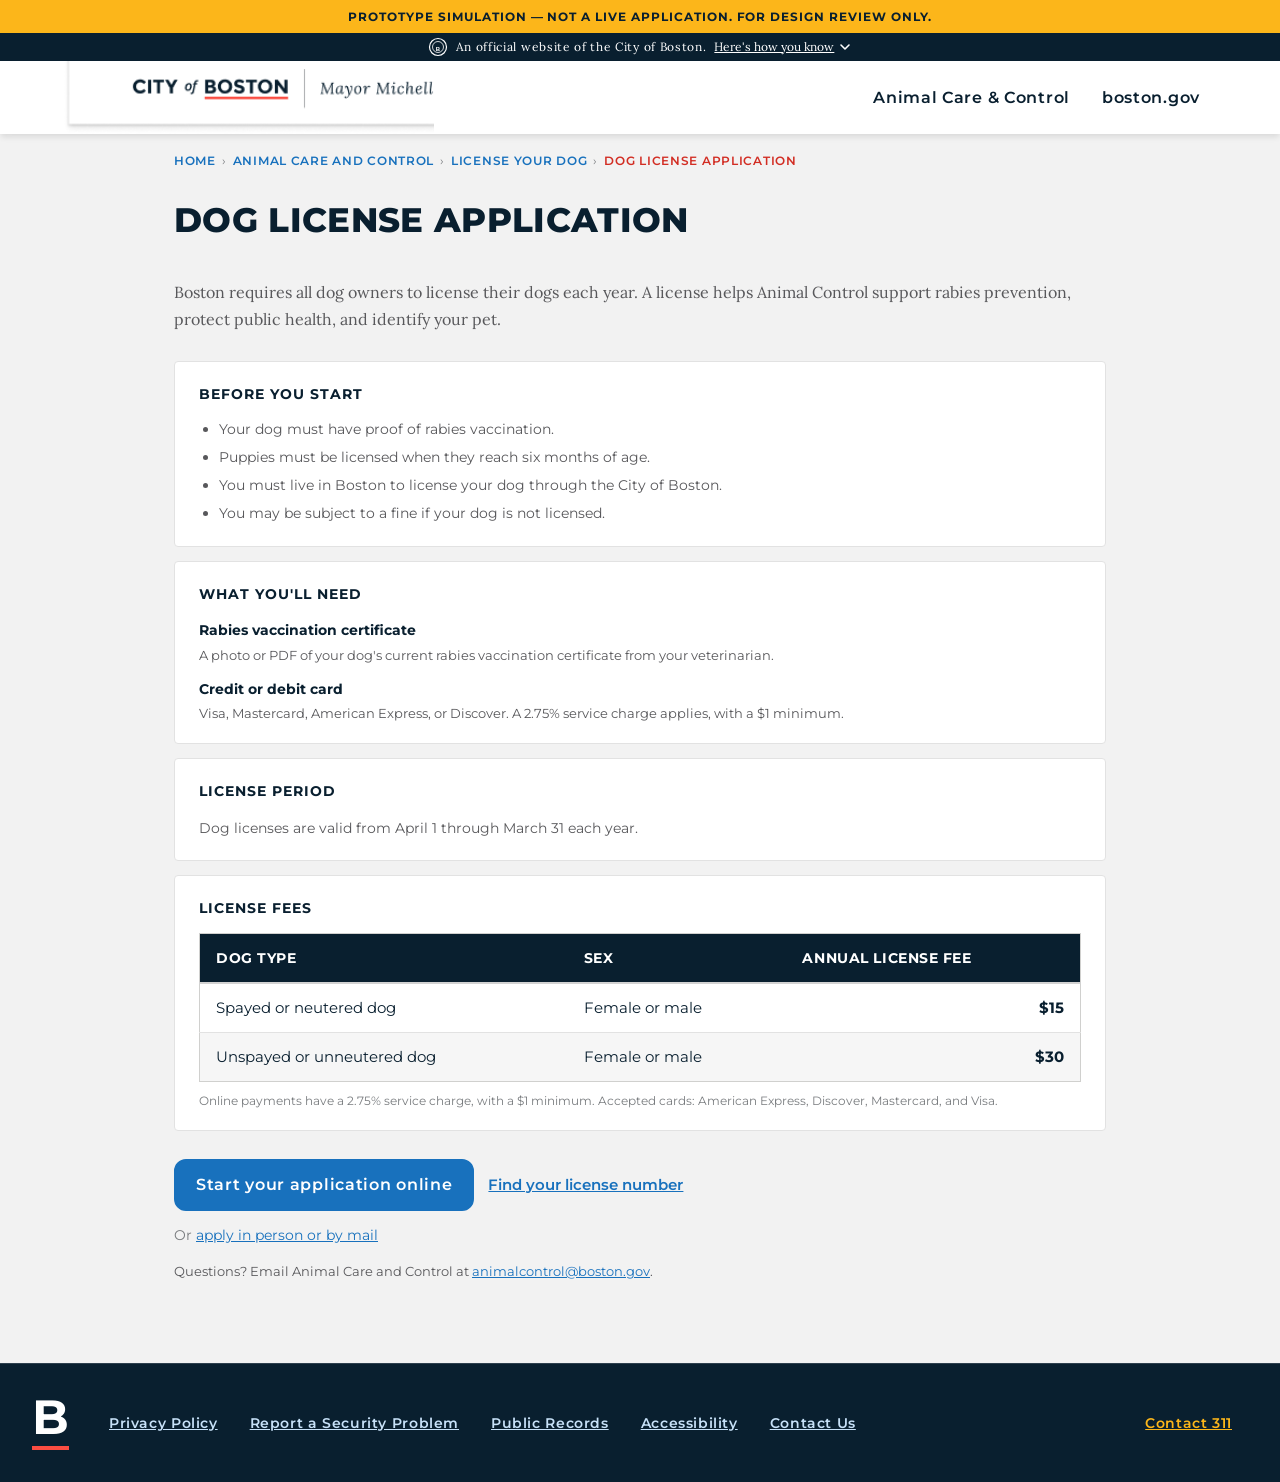
==== application-prototype/index.html @ 0c39ecea "init: add dog license prototype and GitHub Pages deploy workflow" ====
<!DOCTYPE html>
<html lang="en">
<head>
  <meta charset="UTF-8">
  <meta name="viewport" content="width=device-width, initial-scale=1.0">
  <title>Dog License Application | Boston.gov</title>
  <link rel="preconnect" href="https://fonts.googleapis.com">
  <link rel="preconnect" href="https://fonts.gstatic.com" crossorigin>
  <link href="https://fonts.googleapis.com/css2?family=Lora:ital,wght@0,400;0,700;1,400&family=Montserrat:wght@400;500;600;700;800&display=swap" rel="stylesheet">
  <link rel="stylesheet" href="../styles.css">
  <style>
    /* ── Layout shell ── */
    .app-outer { background:var(--cob-off-white); min-height:60vh; }
    .app-container { max-width:1060px; margin:0 auto; padding:0 var(--hero-pad,40px) 80px; }
    @media(max-width:1023px){.app-container{padding:0 var(--sp-400,24px) 60px;}}
    @media(max-width:767px) {.app-container{padding:0 16px 48px;}}

    .app-breadcrumb { padding:16px 0 20px; }
    .app-breadcrumb ol { display:flex;flex-wrap:wrap;align-items:center;list-style:none;font-family:var(--font-ui);font-size:12px;font-weight:600;text-transform:uppercase;letter-spacing:.06em; }
    .app-breadcrumb li+li::before { content:"›";padding:0 6px;color:#797c7f;font-weight:400; }
    .app-breadcrumb a { color:var(--cob-theme);text-decoration:none; }
    .app-breadcrumb a:hover { text-decoration:underline; }
    .app-breadcrumb [aria-current="page"] { color:var(--cob-freedom-red); }

    .app-page-title { font-family:var(--font-ui);font-weight:800;font-size:clamp(22px,3.2vw,34px);text-transform:uppercase;color:var(--cob-navy);letter-spacing:.01em;margin-bottom:28px; }

    /* ── Form layout ── */
    .app-layout { display:grid;grid-template-columns:210px 1fr;gap:48px;align-items:start; }
    @media(max-width:767px){.app-layout{grid-template-columns:1fr;gap:20px;}}
    .app-layout.full-width-mode { grid-template-columns:1fr; }
    .app-layout.full-width-mode .step-nav { display:none; }

    /* ── Step nav ── */
    .step-nav { position:sticky;top:24px; }
    @media(max-width:767px){.step-nav{position:static;}}
    .step-nav ol { list-style:none;padding:0;margin:0; }
    .step-nav li { display:flex;align-items:flex-start;gap:12px;min-height:56px; }
    .step-nav__track { display:flex;flex-direction:column;align-items:center;flex-shrink:0;width:32px; }
    .step-nav__circle { width:32px;height:32px;border-radius:50%;border:2px solid #d2d2d2;display:flex;align-items:center;justify-content:center;font-family:var(--font-ui);font-weight:700;font-size:13px;color:#797c7f;flex-shrink:0;transition:all .2s; }
    .step-nav li.step--active .step-nav__circle { background:var(--cob-theme);border-color:var(--cob-theme);color:white; }
    .step-nav li.step--done  .step-nav__circle { background:var(--cob-navy);border-color:var(--cob-navy);color:white; }
    .step-nav__connector { width:2px;flex:1;min-height:14px;background:#d2d2d2;margin-top:4px; }
    .step-nav li.step--done .step-nav__connector { background:var(--cob-navy); }
    .step-nav li:last-child .step-nav__connector { display:none; }
    .step-nav__label { font-family:var(--font-ui);font-size:13px;font-weight:600;line-height:1.4;color:#797c7f;padding-top:6px; }
    .step-nav li.step--active .step-nav__label,
    .step-nav li.step--done  .step-nav__label { color:var(--cob-navy);font-weight:700; }
    @media(max-width:767px){
      .step-nav ol{display:flex;flex-wrap:wrap;gap:6px;}
      .step-nav li{flex-direction:column;align-items:center;gap:4px;min-height:auto;padding:6px 10px;background:white;border-radius:4px;border:1px solid #d2d2d2;flex:1;min-width:72px;}
      .step-nav li.step--active{border-color:var(--cob-theme);}
      .step-nav__track{width:auto;}
      .step-nav__connector{display:none!important;}
      .step-nav__label{padding-top:0;text-align:center;font-size:11px;}
    }

    /* ── Views ── */
    .app-view { display:none; }
    .app-view.is-active { display:block; }
    .view-heading { font-family:var(--font-ui);font-weight:700;font-size:20px;color:var(--cob-navy);margin-bottom:4px; }
    .view-subhead { font-family:var(--font-body);font-size:15px;line-height:1.65;color:#58585b;margin-bottom:24px; }

    /* ── Landing page ── */
    .landing-intro { font-family:var(--font-body);font-size:16px;line-height:1.7;color:#58585b;margin-bottom:28px; }
    .landing-section { background:white;border:1px solid #e2e2e2;border-radius:4px;padding:20px 24px;margin-bottom:14px; }
    .landing-section__heading { font-family:var(--font-ui);font-weight:700;font-size:14px;text-transform:uppercase;letter-spacing:.07em;color:var(--cob-navy);margin-bottom:12px; }
    .landing-section ul { list-style:disc;padding-left:20px; }
    .landing-section li { font-family:var(--font-ui);font-size:14px;line-height:1.7;color:#58585b; }
    .landing-section li+li { margin-top:4px; }
    .landing-what-item { display:flex;flex-direction:column;gap:2px;margin-bottom:12px; }
    .landing-what-item:last-child { margin-bottom:0; }
    .landing-what-item__label { font-family:var(--font-ui);font-weight:700;font-size:14px;color:var(--cob-navy); }
    .landing-what-item__desc { font-family:var(--font-ui);font-size:13px;color:#58585b;line-height:1.55; }
    .fee-table { width:100%;border-collapse:collapse;font-family:var(--font-ui); }
    .fee-table th { font-size:12px;font-weight:700;text-transform:uppercase;letter-spacing:.06em;color:#58585b;text-align:left;padding:8px 10px;border-bottom:2px solid #d2d2d2; }
    .fee-table td { font-size:14px;padding:10px 10px;border-bottom:1px solid #e2e2e2;color:var(--cob-navy); }
    .fee-table td:last-child { font-weight:700;text-align:right; }
    .fee-table tr:last-child td { border-bottom:none; }
    .fee-note { font-family:var(--font-ui);font-size:12px;color:#797c7f;margin-top:10px;line-height:1.55; }
    .landing-cta-group { display:flex;flex-wrap:wrap;gap:14px;align-items:center;margin:28px 0 12px; }
    .landing-or { font-family:var(--font-ui);font-size:14px;color:#797c7f;margin-bottom:12px; }
    .landing-footer-links { font-family:var(--font-ui);font-size:13px;color:#58585b;line-height:1.8; }
    .landing-footer-links a { color:var(--cob-theme);text-decoration:underline; }

    /* ── Preconditions ── */
    .preconditions { background:#f8f8f8;border:1px solid #e2e2e2;border-left:4px solid var(--cob-navy);border-radius:0 4px 4px 0;padding:16px 20px;margin-bottom:28px; }
    .preconditions__heading { font-family:var(--font-ui);font-weight:700;font-size:13px;text-transform:uppercase;letter-spacing:.07em;color:var(--cob-navy);margin-bottom:8px; }
    .preconditions__intro { font-family:var(--font-ui);font-size:13px;color:#58585b;margin-bottom:8px; }
    .preconditions ul { list-style:disc;padding-left:20px; }
    .preconditions li { font-family:var(--font-ui);font-size:13px;line-height:1.6;color:#58585b; }

    /* ── Validation ── */
    .validation-summary { background:#fef2f2;border:1px solid #fca5a5;border-left:4px solid var(--cob-freedom-red);border-radius:0 4px 4px 0;padding:12px 16px;margin-bottom:20px;display:none; }
    .validation-summary.is-visible { display:block; }
    .validation-summary p { font-family:var(--font-ui);font-size:13px;font-weight:600;color:var(--cob-freedom-red); }

    /* ── Fields ── */
    .field-group { margin-bottom:28px; }
    .field-group__heading { font-family:var(--font-ui);font-weight:700;font-size:13px;text-transform:uppercase;letter-spacing:.07em;color:var(--cob-navy);margin-bottom:14px;padding-bottom:8px;border-bottom:1px solid #d2d2d2; }
    .field-group__note { font-family:var(--font-ui);font-size:12px;color:#797c7f;margin-bottom:14px; }
    .field-row { display:grid;gap:14px;margin-bottom:14px; }
    .field-row--1 { grid-template-columns:1fr; }
    .field-row--2 { grid-template-columns:1fr 1fr; }
    @media(max-width:560px){.field-row--2{grid-template-columns:1fr;}}
    .field { display:flex;flex-direction:column;gap:5px; }
    .field label { font-family:var(--font-ui);font-weight:700;font-size:13px;line-height:1.4;color:var(--cob-navy);letter-spacing:.03em; }
    .field .req { color:var(--cob-freedom-red);margin-left:2px; }
    .field input,.field select,.field textarea { font-family:var(--font-ui);font-size:15px;color:var(--cob-navy);background:white;border:1px solid #d2d2d2;border-radius:4px;padding:10px 12px;width:100%;transition:border-color .15s,box-shadow .15s;appearance:none; }
    .field input:focus,.field select:focus,.field textarea:focus { outline:none;border-color:var(--cob-theme);box-shadow:0 0 0 3px rgba(24,113,189,.15); }
    .field select { background-image:url("data:image/svg+xml,%3Csvg xmlns='http://www.w3.org/2000/svg' width='12' height='8'%3E%3Cpath d='M1 1l5 5 5-5' stroke='%23797c7f' stroke-width='1.5' fill='none' stroke-linecap='round' stroke-linejoin='round'/%3E%3C/svg%3E");background-repeat:no-repeat;background-position:right 12px center;padding-right:32px; }
    .field textarea { min-height:80px;resize:vertical; }
    .field input[aria-invalid="true"],.field select[aria-invalid="true"] { border-color:var(--cob-freedom-red); }
    .field-error { font-family:var(--font-ui);font-size:12px;color:var(--cob-freedom-red);font-weight:600;display:none; }
    .field-error.is-visible { display:block; }

    /* ── Radio options ── */
    .radio-group { display:flex;flex-direction:column;gap:8px; }
    .radio-option { display:flex;align-items:center;gap:10px;padding:10px 14px;border:1px solid #d2d2d2;border-radius:4px;cursor:pointer;background:white;transition:border-color .15s,background .15s; }
    .radio-option:has(input:checked) { border-color:var(--cob-theme);background:#f0f7ff; }
    .radio-option input[type="radio"] { width:18px;height:18px;flex-shrink:0;accent-color:var(--cob-theme);cursor:pointer; }
    .radio-option__label { font-family:var(--font-ui);font-size:14px;font-weight:600;color:var(--cob-navy);flex:1; }
    .radio-option__fee { font-family:var(--font-ui);font-size:13px;font-weight:700;color:var(--cob-theme); }
    .radio-option__desc { font-family:var(--font-ui);font-size:13px;color:#58585b;margin-top:3px;font-weight:400; }

    /* ── File upload ── */
    .file-upload { border:2px dashed #d2d2d2;border-radius:4px;padding:14px 16px;background:#f8f8f8; }
    .file-upload+.file-upload { margin-top:12px; }
    .file-upload__label { font-family:var(--font-ui);font-weight:700;font-size:13px;color:var(--cob-navy);letter-spacing:.03em;display:block;margin-bottom:4px; }
    .file-upload__req { color:var(--cob-freedom-red); }
    .file-upload__desc { font-family:var(--font-ui);font-size:12px;color:#797c7f;margin-bottom:10px;line-height:1.5; }
    .file-upload__input { font-family:var(--font-ui);font-size:13px;color:var(--cob-navy);width:100%;display:block; }
    .file-upload__chosen { margin-top:6px;font-family:var(--font-ui);font-size:12px;color:var(--cob-theme);font-weight:600;display:none; }
    .file-upload__chosen.is-visible { display:block; }

    /* ── Dogs panel ── */
    .dogs-panel { margin-bottom:24px; }
    .dogs-panel__heading { font-family:var(--font-ui);font-weight:700;font-size:13px;text-transform:uppercase;letter-spacing:.07em;color:var(--cob-navy);margin-bottom:6px; }
    .dogs-panel__desc { font-family:var(--font-ui);font-size:13px;color:#58585b;margin-bottom:12px;line-height:1.5; }
    .dog-counter { font-family:var(--font-ui);font-size:12px;font-weight:700;text-transform:uppercase;letter-spacing:.06em;color:#797c7f;display:block;margin-top:8px; }

    /* ── Dog card (wireframe layout) ── */
    .dog-card { background:white;border:1px solid #e2e2e2;border-radius:4px;padding:14px 16px;margin-bottom:8px; }
    .dog-card--active { border-color:var(--cob-theme);background:white;padding:0; }
    .dog-card--active .dog-form { border:none;border-radius:0;margin:0; }
    .dog-card__main { display:grid;grid-template-columns:1fr auto auto;gap:16px;align-items:start; }
    @media(max-width:600px){.dog-card__main{grid-template-columns:1fr;gap:10px;}}
    .dog-card__name { font-family:var(--font-ui);font-weight:700;font-size:15px;color:var(--cob-navy); }
    .dog-card__method-heading { font-family:var(--font-ui);font-size:11px;font-weight:700;text-transform:uppercase;letter-spacing:.07em;color:#797c7f;margin-bottom:6px; }
    .dog-card__method-radios { display:flex;flex-direction:column;gap:5px; }
    .dog-card__method-label { display:flex;align-items:center;gap:7px;cursor:pointer; }
    .dog-card__method-label input[type="radio"] { width:14px;height:14px;accent-color:var(--cob-theme);flex-shrink:0; }
    .dog-card__method-label span { font-family:var(--font-ui);font-size:13px;color:var(--cob-navy); }
    .dog-card__status-wrap { display:flex;align-items:flex-start;padding-top:2px;min-width:100px;justify-content:flex-end; }
    @media(max-width:600px){.dog-card__status-wrap{justify-content:flex-start;}}
    .dog-card__status { font-family:var(--font-ui);font-size:12px;font-weight:700;white-space:nowrap; }
    .dog-card__status--needed { color:#797c7f; }
    .dog-card__status--done { color:#2e7d32; }
    .dog-card__actions { display:flex;gap:10px;align-items:center;margin-top:10px;padding-top:10px;border-top:1px solid #e2e2e2; }

    /* Buttons */
    .btn-link { font-family:var(--font-ui);font-size:13px;font-weight:600;color:var(--cob-theme);text-decoration:underline;background:none;border:none;cursor:pointer;padding:2px 4px; }
    .btn-link:hover { color:var(--cob-navy); }
    .btn-link--danger { color:var(--cob-freedom-red); }
    .btn-link--danger:hover { color:#8b1f1b; }

    /* ── Dog form (expanded) ── */
    .dog-form { background:white;border:1px solid #e2e2e2;border-radius:4px;padding:0 22px 22px;margin-bottom:16px; }
    .dog-form__header { display:flex;align-items:center;justify-content:space-between;margin:0 -22px 18px;padding:16px 22px 12px;border-bottom:1px solid #d2d2d2;border-radius:4px 4px 0 0;position:sticky;top:0;background:white;z-index:10; }
    .dog-form__title { font-family:var(--font-ui);font-weight:700;font-size:15px;color:var(--cob-navy); }
    .dog-form__section-head { font-family:var(--font-ui);font-weight:700;font-size:12px;text-transform:uppercase;letter-spacing:.07em;color:var(--cob-navy);margin:20px 0 10px;padding-bottom:6px;border-bottom:1px solid #e2e2e2; }
    .dog-form__section-note { font-family:var(--font-ui);font-size:12px;color:#58585b;margin-bottom:10px;line-height:1.5; }
    .dog-form-actions { display:flex;gap:12px;margin-top:20px;padding-top:16px;border-top:1px solid #d2d2d2;flex-wrap:wrap; }

    .btn-done-dog { background:var(--cob-navy);color:white;border:2px solid var(--cob-navy);border-radius:12px;padding:9px 18px;font-family:var(--font-ui);font-weight:600;font-size:14px;cursor:pointer;transition:background .15s; }
    .btn-done-dog:hover { background:#06131e; }
    .btn-add-dog { background:transparent;color:var(--cob-theme);border:2px solid var(--cob-theme);border-radius:12px;padding:9px 18px;font-family:var(--font-ui);font-weight:600;font-size:14px;cursor:pointer;transition:background .15s,color .15s;display:inline-flex;align-items:center;gap:6px; }
    .btn-add-dog:hover { background:var(--cob-theme);color:white; }
    .btn-add-dog:disabled { opacity:.4;cursor:not-allowed; }

    .step-buttons { display:flex;justify-content:space-between;align-items:center;margin-top:32px;padding-top:24px;border-top:1px solid #d2d2d2;gap:12px; }
    .btn-back { display:inline-flex;align-items:center;gap:6px;background:transparent;color:var(--cob-navy);border:2px solid #d2d2d2;border-radius:12px;padding:11px 20px;font-family:var(--font-ui);font-weight:600;font-size:15px;cursor:pointer;text-decoration:none;transition:border-color .15s,background .15s; }
    .btn-back:hover { border-color:var(--cob-navy);background:#f8f8f8; }

    /* ── Review ── */
    .review-block { background:white;border:1px solid #e2e2e2;border-radius:4px;padding:18px 22px;margin-bottom:14px; }
    .review-block__header { display:flex;align-items:center;justify-content:space-between;margin-bottom:14px;padding-bottom:10px;border-bottom:1px solid #e2e2e2; }
    .review-block__title { font-family:var(--font-ui);font-weight:700;font-size:14px;color:var(--cob-navy);text-transform:uppercase;letter-spacing:.06em; }
    .review-dl { display:flex;flex-direction:column;gap:8px; }
    .review-dl__row { display:grid;grid-template-columns:150px 1fr;gap:8px; }
    @media(max-width:480px){.review-dl__row{grid-template-columns:1fr;gap:2px;}}
    .review-dl__row dt { font-family:var(--font-ui);font-size:12px;font-weight:700;text-transform:uppercase;letter-spacing:.06em;color:#797c7f;padding-top:1px; }
    .review-dl__row dd { font-family:var(--font-body);font-size:15px;line-height:1.55;color:var(--cob-navy); }
    .review-fee-table { width:100%;border-collapse:collapse;font-family:var(--font-ui); }
    .review-fee-table td { padding:8px 10px;font-size:14px;border-top:1px solid #e2e2e2; }
    .review-fee-table td:last-child { text-align:right;color:var(--cob-navy);font-weight:600; }
    .review-fee-table td:first-child { color:#58585b; }
    .review-fee-table .total-row td { font-weight:700;font-size:15px;color:var(--cob-navy);border-top:2px solid var(--cob-navy); }
    .review-fee-note { font-family:var(--font-ui);font-size:12px;color:#797c7f;margin-top:10px;line-height:1.5; }
    .review-payment-note { font-family:var(--font-ui);font-size:13px;font-style:italic;color:#58585b;margin-top:14px; }

    /* ── Invoice Cloud placeholder ── */
    .ic-proto-banner { display:flex;align-items:center;gap:10px;background:var(--cob-amber);color:var(--cob-navy);padding:10px 16px;border-radius:4px;margin-bottom:20px;font-family:var(--font-ui);font-size:12px;font-weight:700;text-transform:uppercase;letter-spacing:.07em; }
    .ic-placeholder { border:2px dashed #d2d2d2;border-radius:4px;background:white;min-height:280px;display:flex;flex-direction:column;align-items:center;justify-content:center;padding:40px 28px;text-align:center;gap:14px; }
    .ic-placeholder__icon { font-size:44px;opacity:.2; }
    .ic-placeholder__name { font-family:var(--font-ui);font-weight:700;font-size:20px;color:#797c7f; }
    .ic-placeholder__body { font-family:var(--font-body);font-size:15px;line-height:1.65;color:#797c7f;max-width:400px; }
    .ic-placeholder__fee { font-family:var(--font-ui);font-weight:700;font-size:15px;color:var(--cob-navy); }
    .open-question { margin-top:20px;background:#fff8e6;border:1px solid var(--cob-amber);border-radius:4px;padding:14px 18px; }
    .open-question__head { font-family:var(--font-ui);font-weight:700;font-size:11px;text-transform:uppercase;letter-spacing:.09em;color:#7a5000;margin-bottom:6px; }
    .open-question p { font-family:var(--font-ui);font-size:13px;line-height:1.6;color:#5a3c00; }

    /* ── Modals ── */
    .modal-overlay { position:fixed;inset:0;background:rgba(9,31,47,.55);display:flex;align-items:center;justify-content:center;z-index:200;padding:16px; }
    .modal-overlay[hidden] { display:none; }
    .modal { background:white;border-radius:8px;padding:32px;max-width:420px;width:100%;box-shadow:0 20px 40px rgba(9,31,47,.3); }
    .modal__title { font-family:var(--font-ui);font-weight:800;font-size:19px;color:var(--cob-navy);margin-bottom:12px;line-height:1.3; }
    .modal__body { font-family:var(--font-body);font-size:15px;line-height:1.65;color:#58585b;margin-bottom:24px; }
    .modal__actions { display:flex;flex-direction:column;gap:10px; }
    .btn-modal-primary { display:block;width:100%;background:var(--cob-theme);color:white;border:2px solid var(--cob-theme);border-radius:12px;padding:12px 20px;font-family:var(--font-ui);font-weight:600;font-size:15px;cursor:pointer;text-align:center;transition:background .15s; }
    .btn-modal-primary:hover { background:#135fa3;border-color:#135fa3; }
    .btn-modal-danger { display:block;width:100%;background:transparent;color:var(--cob-freedom-red);border:2px solid var(--cob-freedom-red);border-radius:12px;padding:12px 20px;font-family:var(--font-ui);font-weight:600;font-size:15px;cursor:pointer;text-align:center;transition:background .15s,color .15s; }
    .btn-modal-danger:hover { background:var(--cob-freedom-red);color:white; }
    .btn-modal-secondary { display:block;width:100%;background:transparent;color:var(--cob-navy);border:2px solid #d2d2d2;border-radius:12px;padding:12px 20px;font-family:var(--font-ui);font-weight:600;font-size:15px;cursor:pointer;text-align:center;transition:border-color .15s,background .15s; }
    .btn-modal-secondary:hover { border-color:var(--cob-navy);background:#f8f8f8; }

    /* ── Lookup ── */
    .lookup-method-card { background:white;border:1px solid #e2e2e2;border-radius:4px;padding:20px 22px;margin-bottom:20px; }
    .lookup-form-card { background:white;border:1px solid #e2e2e2;border-radius:4px;padding:24px;margin-bottom:20px; }
    .lookup-form-card__heading { font-family:var(--font-ui);font-weight:700;font-size:13px;text-transform:uppercase;letter-spacing:.07em;color:var(--cob-navy);margin-bottom:14px;padding-bottom:8px;border-bottom:1px solid #d2d2d2; }
    .btn-search { background:var(--cob-theme);color:white;border:2px solid var(--cob-theme);border-radius:12px;padding:11px 28px;font-family:var(--font-ui);font-weight:600;font-size:15px;cursor:pointer;transition:background .15s; }
    .btn-search:hover { background:#135fa3; }
    .lookup-help { background:#f8f8f8;border:1px solid #e2e2e2;border-radius:4px;padding:18px 22px; }
    .lookup-help__heading { font-family:var(--font-ui);font-weight:700;font-size:13px;color:var(--cob-navy);margin-bottom:8px; }
    .lookup-help p { font-family:var(--font-ui);font-size:13px;color:#58585b;line-height:1.6; }
    .lookup-help a { color:var(--cob-theme);text-decoration:underline; }
    .proto-data-note { background:#f0f7ff;border:1px solid #bee3f8;border-radius:4px;padding:10px 14px;margin-bottom:20px;font-family:var(--font-ui);font-size:12px;color:#0a4d8c; }

    /* ── Result cards ── */
    .results-summary { font-family:var(--font-ui);font-size:14px;color:#58585b;margin-bottom:16px; }
    .result-card { background:white;border:1px solid #e2e2e2;border-radius:4px;margin-bottom:10px;overflow:hidden;transition:border-color .15s; }
    .result-card--selected { border-color:var(--cob-theme); }
    .result-card__top { display:flex;align-items:center;gap:12px;padding:14px 16px;cursor:pointer; }
    .result-card__top:hover { background:#f8f8f8; }
    .result-card--selected .result-card__top { background:#f0f7ff; }
    .result-card__check { width:22px;height:22px;border-radius:50%;border:2px solid #d2d2d2;display:flex;align-items:center;justify-content:center;flex-shrink:0;transition:all .15s; }
    .result-card--selected .result-card__check { background:var(--cob-theme);border-color:var(--cob-theme);color:white; }
    .result-card__info { flex:1;min-width:0; }
    .result-card__name { font-family:var(--font-ui);font-weight:700;font-size:15px;color:var(--cob-navy); }
    .result-card__sub { font-family:var(--font-ui);font-size:12px;color:#797c7f;margin-top:2px; }
    .result-card__badges { display:flex;gap:6px;flex-wrap:wrap;align-items:center;flex-shrink:0; }
    .badge { display:inline-block;padding:3px 8px;border-radius:12px;font-family:var(--font-ui);font-size:11px;font-weight:700;text-transform:uppercase;letter-spacing:.04em;white-space:nowrap; }
    .badge--expired { background:#fee2e2;color:#991b1b; }
    .badge--current { background:#dcfce7;color:#166534; }
    .badge--warning { background:#fef3c7;color:#92400e; }
    .badge--active  { background:#dbeafe;color:#1e40af; }
    .result-card__toggle { font-family:var(--font-ui);font-size:12px;font-weight:600;color:var(--cob-theme);white-space:nowrap;background:none;border:none;cursor:pointer;text-decoration:underline;flex-shrink:0;padding:0 0 0 8px; }
    .result-card__detail { border-top:1px solid #e2e2e2;padding:16px 20px;background:#f8f8f8;display:none; }
    .result-card__detail.is-open { display:block; }
    .rabies-alert { display:flex;gap:10px;background:#fff8e6;border:1px solid var(--cob-amber);border-radius:4px;padding:12px 14px;margin-bottom:14px; }
    .rabies-alert__icon { font-size:18px;flex-shrink:0; }
    .rabies-alert__text { font-family:var(--font-ui);font-size:13px;color:#5a3c00;line-height:1.55; }
    .rabies-alert__text strong { color:#7a5000; }
    .detail-dl { display:grid;grid-template-columns:repeat(auto-fill,minmax(220px,1fr));gap:8px 16px; }
    .detail-dl__row dt { font-family:var(--font-ui);font-size:11px;font-weight:700;text-transform:uppercase;letter-spacing:.06em;color:#797c7f;margin-bottom:2px; }
    .detail-dl__row dd { font-family:var(--font-body);font-size:14px;color:var(--cob-navy);line-height:1.4; }
    .select-bar { background:white;border:1px solid #e2e2e2;border-top:2px solid var(--cob-theme);border-radius:4px;padding:14px 18px;margin-top:16px;display:flex;align-items:center;justify-content:space-between;flex-wrap:wrap;gap:12px; }
    .select-bar__info { font-family:var(--font-ui);font-size:13px;color:#58585b; }
    .select-bar__info strong { color:var(--cob-navy); }
    .btn-renew { background:var(--cob-theme);color:white;border:2px solid var(--cob-theme);border-radius:12px;padding:11px 24px;font-family:var(--font-ui);font-weight:600;font-size:15px;cursor:pointer;transition:background .15s; }
    .btn-renew:hover { background:#135fa3; }
    .btn-renew:disabled { opacity:.4;cursor:not-allowed; }
    .results-help { background:#f8f8f8;border:1px solid #e2e2e2;border-radius:4px;padding:16px 20px;margin-top:20px; }
    .results-help__heading { font-family:var(--font-ui);font-weight:700;font-size:13px;color:var(--cob-navy);margin-bottom:6px; }
    .results-help p { font-family:var(--font-ui);font-size:13px;color:#58585b;line-height:1.6; }
  </style>
</head>
<body>

  <a class="skip-link" href="#main-content">Skip to main content</a>
  <div class="prototype-banner" role="note">Prototype simulation — not a live application. For design review only.</div>

  <header>
    <div class="trustbar">
      <div class="trustbar__bar">
        <div class="trustbar__seal" aria-hidden="true">
          <svg width="20" height="20" viewBox="0 0 20 20" fill="none"><circle cx="10" cy="10" r="8.5" stroke="white" stroke-width="1.2"/><circle cx="10" cy="10" r="5.5" stroke="white" stroke-width="0.8"/><text x="10" y="13.5" text-anchor="middle" fill="white" font-size="6" font-family="sans-serif" font-weight="700">B</text></svg>
        </div>
        <p class="trustbar__text">An official website of the City of Boston.</p>
        <button class="trustbar__toggle" id="trustbar-btn" aria-expanded="false" aria-controls="trustbar-panel">
          Here's how you know
          <svg class="trustbar__chevron" width="14" height="14" viewBox="0 0 14 14" fill="none" aria-hidden="true"><path d="M3 5l4 4 4-4" stroke="currentColor" stroke-width="1.6" stroke-linecap="round" stroke-linejoin="round"/></svg>
        </button>
      </div>
      <div class="trustbar__panel" id="trustbar-panel" hidden>
        <div class="trustbar__panel-inner">
          <div class="trustbar__fact"><div class="trustbar__fact-icon" aria-hidden="true">🏛️</div><div><p class="trustbar__fact-heading">Official websites use .boston.gov</p><p class="trustbar__fact-body">A <strong>.boston.gov</strong> website belongs to an official City of Boston organization.</p></div></div>
          <div class="trustbar__fact"><div class="trustbar__fact-icon" aria-hidden="true">🔒</div><div><p class="trustbar__fact-heading">Secure .gov websites use HTTPS</p><p class="trustbar__fact-body">A lock icon or <strong>https://</strong> means you've safely connected.</p></div></div>
        </div>
      </div>
    </div>
    <nav class="main-nav" aria-label="Site navigation">
      <div class="main-nav__inner">
        <a href="../index.html" class="cob-logo" aria-label="City of Boston — return to license information page">
          <img src="../assets/header-nav.png" alt="City of Boston, Mayor Michelle Wu" class="cob-logo__img">
        </a>
        <div class="main-nav__links">
          <a class="nav-link nav-link--text" href="https://www.boston.gov/departments/animal-care-and-control">Animal Care &amp; Control</a>
          <a class="nav-link nav-link--text" href="https://www.boston.gov">boston.gov</a>
        </div>
      </div>
    </nav>
  </header>

  <main id="main-content">
    <div class="app-outer">
      <div class="app-container">

        <nav class="app-breadcrumb" id="app-breadcrumb" aria-label="Breadcrumb">
          <ol id="breadcrumb-list"></ol>
        </nav>

        <h1 class="app-page-title" id="app-title"></h1>

        <div class="app-layout full-width-mode" id="app-layout">

          <nav class="step-nav" id="step-nav" aria-label="Application steps">
            <ol>
              <li id="step-ind-0" style="display:none"><div class="step-nav__track" aria-hidden="true"><div class="step-nav__circle">1</div><div class="step-nav__connector"></div></div><div class="step-nav__label">Find your renewal info</div></li>
              <li id="step-ind-1"><div class="step-nav__track" aria-hidden="true"><div class="step-nav__circle">2</div><div class="step-nav__connector"></div></div><div class="step-nav__label">Owner information</div></li>
              <li id="step-ind-2"><div class="step-nav__track" aria-hidden="true"><div class="step-nav__circle">3</div><div class="step-nav__connector"></div></div><div class="step-nav__label">Dog information</div></li>
              <li id="step-ind-3"><div class="step-nav__track" aria-hidden="true"><div class="step-nav__circle">4</div><div class="step-nav__connector"></div></div><div class="step-nav__label">Review</div></li>
              <li id="step-ind-4"><div class="step-nav__track" aria-hidden="true"><div class="step-nav__circle">5</div><div class="step-nav__connector"></div></div><div class="step-nav__label">Payment</div></li>
            </ol>
          </nav>

          <div id="views-wrap">

            <!-- ══ LANDING ══ -->
            <section id="view-landing" class="app-view">
              <p class="landing-intro">Boston requires all dog owners to license their dogs each year. A license helps Animal Control support rabies prevention, protect public health, and identify your pet.</p>

              <div class="landing-section">
                <p class="landing-section__heading">Before you start</p>
                <ul>
                  <li>Your dog must have proof of rabies vaccination.</li>
                  <li>Puppies must be licensed when they reach six months of age.</li>
                  <li>You must live in Boston to license your dog through the City of Boston.</li>
                  <li>You may be subject to a fine if your dog is not licensed.</li>
                </ul>
              </div>

              <div class="landing-section">
                <p class="landing-section__heading">What you'll need</p>
                <div class="landing-what-item">
                  <span class="landing-what-item__label">Rabies vaccination certificate</span>
                  <span class="landing-what-item__desc">A photo or PDF of your dog's current rabies vaccination certificate from your veterinarian.</span>
                </div>
                <div class="landing-what-item">
                  <span class="landing-what-item__label">Credit or debit card</span>
                  <span class="landing-what-item__desc">Visa, Mastercard, American Express, or Discover. A 2.75% service charge applies, with a $1 minimum.</span>
                </div>
              </div>

              <div class="landing-section">
                <p class="landing-section__heading">License period</p>
                <p style="font-family:var(--font-ui);font-size:14px;color:#58585b;">Dog licenses are valid from April 1 through March 31 each year.</p>
              </div>

              <div class="landing-section">
                <p class="landing-section__heading">License fees</p>
                <table class="fee-table">
                  <thead><tr><th>Dog type</th><th>Sex</th><th>Annual license fee</th></tr></thead>
                  <tbody>
                    <tr><td>Spayed or neutered dog</td><td>Female or male</td><td>$15</td></tr>
                    <tr><td>Unspayed or unneutered dog</td><td>Female or male</td><td>$30</td></tr>
                  </tbody>
                </table>
                <p class="fee-note">Online payments have a 2.75% service charge, with a $1 minimum. Accepted cards: American Express, Discover, Mastercard, and Visa.</p>
              </div>

              <div class="landing-cta-group">
                <button type="button" class="btn-primary" id="btn-start-new">Start your application online</button>
                <button type="button" class="btn-link" id="btn-find-license" style="font-size:15px;padding:0;">Find your license number</button>
              </div>
              <p class="landing-or">Or <a href="../index.html" style="color:var(--cob-theme);">apply in person or by mail</a></p>
              <p class="landing-footer-links">Questions? Email Animal Care and Control at <a href="mailto:animalcontrol@boston.gov">animalcontrol@boston.gov</a>.</p>
            </section>

            <!-- ══ CHOOSE PATH ══ -->
            <section id="view-choose-path" class="app-view" aria-labelledby="h-choose-path">
              <h2 class="view-heading" id="h-choose-path">New license or renewal?</h2>
              <p style="font-family:var(--font-ui);font-weight:700;font-size:13px;color:var(--cob-navy);margin-bottom:10px;">Select an option that applies to you <span style="color:var(--cob-freedom-red)">*</span></p>
              <div class="radio-group" style="flex-direction:row;flex-wrap:wrap;gap:12px;margin-bottom:28px;">
                <label class="radio-option" style="flex:1;min-width:220px;align-items:flex-start;gap:12px;padding:14px 16px;">
                  <input type="radio" name="app-path" value="new" id="path-new">
                  <div>
                    <span class="radio-option__label" style="display:block;">Apply for a new license</span>
                    <span class="radio-option__desc">Enter your information and the dog's details</span>
                  </div>
                </label>
                <label class="radio-option" style="flex:1;min-width:220px;align-items:flex-start;gap:12px;padding:14px 16px;">
                  <input type="radio" name="app-path" value="renewal" id="path-renewal">
                  <div>
                    <span class="radio-option__label" style="display:block;">Renew an existing license</span>
                    <span class="radio-option__desc">Find and confirm your dog's record</span>
                  </div>
                </label>
              </div>

              <div id="renewal-lookup-wrap" hidden>
                <h3 class="view-heading" style="font-size:20px;margin-bottom:8px;">Find your existing license</h3>
                <p class="view-subhead" style="margin-bottom:20px;">If you've licensed your dog in Boston before, enter your information to find your existing license and continue your application.</p>

                <div class="lookup-method-card">
                  <p style="font-family:var(--font-ui);font-weight:700;font-size:13px;color:var(--cob-navy);margin-bottom:12px;">How would you like to find your license? <span style="color:var(--cob-freedom-red)">*</span></p>
                  <div class="radio-group" style="flex-direction:row;flex-wrap:wrap;gap:12px;">
                    <label class="radio-option" style="flex:1;min-width:200px;">
                      <input type="radio" name="lookup-method" value="number" id="lm-number" checked>
                      <span class="radio-option__label">I know my license number</span>
                    </label>
                    <label class="radio-option" style="flex:1;min-width:200px;">
                      <input type="radio" name="lookup-method" value="name" id="lm-name">
                      <span class="radio-option__label">I want to search by owner name</span>
                    </label>
                  </div>
                </div>

                <div id="lookup-form-number" class="lookup-form-card">
                  <p class="lookup-form-card__heading">Search by license number</p>
                  <p class="field-group__note" style="margin-bottom:14px;">Fields marked with * are required.</p>
                  <div class="field-row field-row--2">
                    <div class="field">
                      <label for="ls-num">License tag number <span class="req" aria-hidden="true">*</span></label>
                      <input type="text" id="ls-num" placeholder="e.g. A-00450">
                      <span style="font-family:var(--font-ui);font-size:12px;color:#797c7f;margin-top:2px;">You can find your license number on your dog's tag or previous license records.</span>
                    </div>
                    <div class="field">
                      <label for="ls-year-n">License year <span class="req" aria-hidden="true">*</span></label>
                      <input type="text" id="ls-year-n" placeholder="e.g. 2024" maxlength="4" inputmode="numeric">
                    </div>
                  </div>
                  <div class="field-row field-row--2">
                    <div class="field">
                      <label for="ls-dog-n">Dog's name <span class="req" aria-hidden="true">*</span></label>
                      <input type="text" id="ls-dog-n">
                    </div>
                    <div></div>
                  </div>
                  <button type="button" class="btn-search" id="btn-search-number">Search</button>
                </div>

                <div id="lookup-form-name" class="lookup-form-card" hidden>
                  <p class="lookup-form-card__heading">Search by owner name</p>
                  <p class="field-group__note" style="margin-bottom:14px;">Fields marked with * are required.</p>
                  <div class="field-row field-row--2">
                    <div class="field"><label for="ls-fname">Owner's first name <span class="req" aria-hidden="true">*</span></label><input type="text" id="ls-fname"></div>
                    <div class="field"><label for="ls-lname">Owner's last name <span class="req" aria-hidden="true">*</span></label><input type="text" id="ls-lname"></div>
                  </div>
                  <div class="field-row field-row--2">
                    <div class="field"><label for="ls-year-name">License year <span class="req" aria-hidden="true">*</span></label><input type="text" id="ls-year-name" placeholder="e.g. 2024" maxlength="4" inputmode="numeric"></div>
                    <div class="field"><label for="ls-dog-name">Dog's name <span class="req" aria-hidden="true">*</span></label><input type="text" id="ls-dog-name"></div>
                  </div>
                  <button type="button" class="btn-search" id="btn-search-name">Search</button>
                </div>

                <div class="lookup-help">
                  <p class="lookup-help__heading">Need help finding your license?</p>
                  <p>If you don't remember your license number or can't provide the details needed to search, call Animal Care and Control for help.</p>
                  <p style="margin-top:8px;"><a href="tel:6176355348">617-635-5348</a> · Monday–Friday, 8 a.m.–4 p.m.<br><a href="mailto:animalcontrol@boston.gov">animalcontrol@boston.gov</a></p>
                </div>
              </div>

              <div id="choosepath-val-summary" class="validation-summary"><p id="choosepath-val-msg">Please select an option to continue.</p></div>

              <div class="step-buttons">
                <button type="button" class="btn-back" id="btn-choosepath-back">
                  <svg width="14" height="14" viewBox="0 0 14 14" fill="none" aria-hidden="true"><path d="M9 2L4 7l5 5" stroke="currentColor" stroke-width="1.8" stroke-linecap="round" stroke-linejoin="round"/></svg>
                  Back to license information
                </button>
                <button type="button" class="btn-primary" id="btn-choosepath-continue">Continue</button>
              </div>
            </section>

            <!-- ══ LOOKUP: Results ══ -->
            <section id="view-lookup-results" class="app-view" aria-labelledby="h-lookup-results">
              <h2 class="view-heading" id="h-lookup-results">Review your dog information</h2>
              <p class="view-subhead">We found an existing license. Review the information below to make sure it matches your dog before continuing.</p>
              <div class="proto-data-note"><strong>Prototype:</strong> Showing sample record. Enter a dog name in the search to match a specific record.</div>
              <div id="result-rabies-alert" class="rabies-alert" hidden>
                <span class="rabies-alert__icon">&#9888;&#65039;</span>
                <div class="rabies-alert__text"><strong>Check your rabies vaccination</strong> — The rabies expiration date shown in this record has passed. You may need an updated vaccination certificate in the next steps.</div>
              </div>
              <div class="review-block" id="result-detail-card"></div>
              <div class="step-buttons" style="justify-content:space-between;">
                <button type="button" class="btn-back" id="btn-find-another">
                  <svg width="14" height="14" viewBox="0 0 14 14" fill="none" aria-hidden="true"><path d="M9 2L4 7l5 5" stroke="currentColor" stroke-width="1.8" stroke-linecap="round" stroke-linejoin="round"/></svg>
                  Search another dog
                </button>
                <button type="button" class="btn-primary" id="btn-renew">Renew your license</button>
              </div>
              <div class="results-help">
                <p class="results-help__heading">Something look wrong?</p>
                <p>If a dog's breed, age, vaccination dates, or license status doesn't match what you expect, contact Animal Care and Control before you renew.</p>
                <p style="margin-top:8px;"><a href="tel:6176355348" style="color:var(--cob-theme);">617-635-5348</a> · Monday–Friday, 8 a.m.–4 p.m.<br><a href="mailto:animalcontrol@boston.gov" style="color:var(--cob-theme);">animalcontrol@boston.gov</a></p>
              </div>
            </section>

            <!-- ══ STEP 1: Owner ══ -->
            <section id="view-owner" class="app-view" aria-labelledby="h-owner">
              <h2 class="view-heading" id="h-owner">Owner information</h2>
              <p class="view-subhead">Review your contact information and make any necessary updates.</p>
              <div class="preconditions" role="note">
                <p class="preconditions__heading">Before you continue</p>
                <p class="preconditions__intro">To complete your application:</p>
                <ul>
                  <li>You must be at least 18 years old.</li>
                  <li>You must provide proof of your dog's current rabies vaccination.</li>
                  <li>You must provide proof that your dog has been spayed or neutered, if applicable.</li>
                  <li>You must pay any outstanding violations before your application can be completed.</li>
                  <li>If the required certificates are not already on file, you must provide them during the application process. Missing documentation may delay or prevent approval.</li>
                </ul>
              </div>
              <div id="owner-val-summary" class="validation-summary" role="alert"><p>Please complete all required fields before continuing.</p></div>
              <form id="form-owner" novalidate>
                <div class="field-group">
                  <p class="field-group__heading">Your contact information</p>
                  <p class="field-group__note">Fields marked with * are required.</p>
                  <div class="field-row field-row--1"><div class="field">
                    <label for="o-name">Owner's full name <span class="req" aria-hidden="true">*</span></label>
                    <input type="text" id="o-name" autocomplete="name" required aria-required="true">
                    <span class="field-error" id="err-o-name">Full name is required.</span>
                  </div></div>
                  <div class="field-row field-row--2">
                    <div class="field"><label for="o-phone">Phone number</label><input type="tel" id="o-phone" autocomplete="tel" placeholder="(   ) ___-____"></div>
                    <div class="field">
                      <label for="o-email">Email address <span class="req" aria-hidden="true">*</span></label>
                      <input type="email" id="o-email" autocomplete="email" required aria-required="true">
                      <span class="field-error" id="err-o-email">Email address is required.</span>
                    </div>
                  </div>
                </div>
                <div class="field-group">
                  <p class="field-group__heading">Your Boston address</p>
                  <p class="field-group__note">Fields marked with * are required.</p>
                  <div class="field-row field-row--1"><div class="field">
                    <label for="o-street">Street address <span class="req" aria-hidden="true">*</span></label>
                    <input type="text" id="o-street" autocomplete="street-address" required aria-required="true">
                    <span class="field-error" id="err-o-street">Street address is required.</span>
                  </div></div>
                  <div class="field-row field-row--2">
                    <div class="field"><label for="o-apt">Apartment or unit number</label><input type="text" id="o-apt" autocomplete="address-line2"></div>
                    <div class="field">
                      <label for="o-neighborhood">Neighborhood <span class="req" aria-hidden="true">*</span></label>
                      <select id="o-neighborhood" required aria-required="true">
                        <option value="">Select</option>
                        <option>Allston</option><option>Back Bay</option><option>Bay Village</option><option>Beacon Hill</option><option>Brighton</option><option>Charlestown</option><option>Chinatown / Leather District</option><option>Dorchester</option><option>Downtown / Financial District</option><option>East Boston</option><option>Fenway / Kenmore</option><option>Hyde Park</option><option>Jamaica Plain</option><option>Mattapan</option><option>Mission Hill</option><option>North End</option><option>Roslindale</option><option>Roxbury</option><option>South Boston</option><option>South End</option><option>West End</option><option>West Roxbury</option><option>Wharf District</option>
                      </select>
                      <span class="field-error" id="err-o-neighborhood">Please select a neighborhood.</span>
                    </div>
                  </div>
                  <div class="field-row field-row--2">
                    <div class="field">
                      <label for="o-zip">ZIP code <span class="req" aria-hidden="true">*</span></label>
                      <input type="text" id="o-zip" autocomplete="postal-code" maxlength="10" inputmode="numeric" required aria-required="true">
                      <span class="field-error" id="err-o-zip">ZIP code is required.</span>
                    </div>
                    <div></div>
                  </div>
                </div>
              </form>
              <div class="step-buttons">
                <button type="button" class="btn-back" id="btn-owner-back">
                  <svg width="14" height="14" viewBox="0 0 14 14" fill="none" aria-hidden="true"><path d="M9 2L4 7l5 5" stroke="currentColor" stroke-width="1.8" stroke-linecap="round" stroke-linejoin="round"/></svg>
                  Back
                </button>
                <button type="button" class="btn-primary" id="btn-owner-continue">Continue</button>
              </div>
            </section>

            <!-- ══ STEP 2: Dogs ══ -->
            <section id="view-dogs" class="app-view" aria-labelledby="h-dogs">
              <h2 class="view-heading" id="h-dogs">Dog information</h2>
              <p class="view-subhead">Complete details and documents for each dog. You can include new licenses and renewals in the same application.</p>
              <div id="dogs-val-summary" class="validation-summary" role="alert"><p id="dogs-val-msg">Please complete all required fields before continuing.</p></div>
              <div class="dogs-panel">
                <p class="dogs-panel__heading">Dogs in this application</p>
                <p class="dogs-panel__desc">Complete details for each dog. New licenses and renewals can be included together.</p>
                <div id="dog-cards"></div>
                <span class="dog-counter" id="dog-counter"></span>
              </div>
              <div id="dog-form-wrap"></div>
              <div style="margin-bottom:8px;">
                <button type="button" class="btn-add-dog" id="btn-add-dog">
                  <svg width="13" height="13" viewBox="0 0 13 13" fill="none" aria-hidden="true"><path d="M6.5 1v11M1 6.5h11" stroke="currentColor" stroke-width="2" stroke-linecap="round"/></svg>
                  Add another dog
                </button>
              </div>
              <div class="step-buttons">
                <button type="button" class="btn-back" id="btn-dogs-back">
                  <svg width="14" height="14" viewBox="0 0 14 14" fill="none" aria-hidden="true"><path d="M9 2L4 7l5 5" stroke="currentColor" stroke-width="1.8" stroke-linecap="round" stroke-linejoin="round"/></svg>
                  Back
                </button>
                <button type="button" class="btn-primary" id="btn-dogs-continue">Continue</button>
              </div>
            </section>

            <!-- ══ STEP 3: Review ══ -->
            <section id="view-review" class="app-view" aria-labelledby="h-review">
              <h2 class="view-heading" id="h-review">Review your application</h2>
              <p class="view-subhead">Review your information and uploaded documents before continuing to payment. You can edit any section if something needs to change.</p>
              <div class="review-block">
                <div class="review-block__header"><p class="review-block__title">Owner information</p><button type="button" class="btn-link" id="btn-edit-owner">Edit</button></div>
                <dl class="review-dl" id="review-owner"></dl>
              </div>
              <div id="review-dogs"></div>
              <div class="review-block">
                <div class="review-block__header"><p class="review-block__title">License fees</p></div>
                <table class="review-fee-table" id="review-fees"></table>
                <p class="review-fee-note">An online service charge of 2.75% (minimum $1.00) applies. Invoice Cloud will show the amount due before payment.</p>
              </div>
              <p class="review-payment-note">You'll continue to Invoice Cloud to pay for your dog licenses.</p>
              <div class="step-buttons">
                <button type="button" class="btn-back" id="btn-review-back">
                  <svg width="14" height="14" viewBox="0 0 14 14" fill="none" aria-hidden="true"><path d="M9 2L4 7l5 5" stroke="currentColor" stroke-width="1.8" stroke-linecap="round" stroke-linejoin="round"/></svg>
                  Back
                </button>
                <button type="button" class="btn-primary" id="btn-review-continue">Continue to payment</button>
              </div>
            </section>

            <!-- ══ STEP 4: Payment ══ -->
            <section id="view-payment" class="app-view" aria-labelledby="h-payment">
              <h2 class="view-heading" id="h-payment">Payment</h2>
              <div class="ic-proto-banner" role="note">
                <svg width="16" height="16" viewBox="0 0 16 16" fill="none" aria-hidden="true"><circle cx="8" cy="8" r="7" stroke="currentColor" stroke-width="1.5"/><path d="M8 5v3.5M8 10.5v.5" stroke="currentColor" stroke-width="1.8" stroke-linecap="round"/></svg>
                Prototype simulation — this is where Invoice Cloud would appear
              </div>
              <div class="ic-placeholder">
                <div class="ic-placeholder__icon" aria-hidden="true">🔒</div>
                <p class="ic-placeholder__name">Invoice Cloud</p>
                <p class="ic-placeholder__body">In the live application, users are handed off to Invoice Cloud here to complete payment by credit or debit card (Visa, Mastercard, American Express, or Discover).</p>
                <p class="ic-placeholder__body">This prototype does not connect to Invoice Cloud and does not collect or process payment information.</p>
                <p class="ic-placeholder__fee" id="ic-fee-display"></p>
              </div>
              <div class="open-question">
                <p class="open-question__head">Open question — post-payment behavior not yet designed</p>
                <p>What happens after Invoice Cloud processes payment? The return URL, confirmation screen, license issuance timing, failed-payment handling, and partial-payment behavior are not confirmed. Do not assume completing payment means the license has been issued.</p>
              </div>
              <div class="step-buttons" style="justify-content:flex-start;">
                <button type="button" class="btn-back" id="btn-payment-back">
                  <svg width="14" height="14" viewBox="0 0 14 14" fill="none" aria-hidden="true"><path d="M9 2L4 7l5 5" stroke="currentColor" stroke-width="1.8" stroke-linecap="round" stroke-linejoin="round"/></svg>
                  Back to application review
                </button>
              </div>
            </section>

          </div>
        </div>
      </div>
    </div>
  </main>

  <!-- Modal: Leave -->
  <div id="modal-leave" class="modal-overlay" hidden role="dialog" aria-modal="true" aria-labelledby="modal-leave-title">
    <div class="modal">
      <h2 class="modal__title" id="modal-leave-title">Leave the dog license application?</h2>
      <p class="modal__body">You haven't submitted your application. Leaving now may cause you to lose the information you've entered.</p>
      <div class="modal__actions">
        <button type="button" class="btn-modal-primary"  id="modal-leave-stay">Stay in application</button>
        <button type="button" class="btn-modal-danger"   id="modal-leave-go">Leave application</button>
      </div>
    </div>
  </div>

  <!-- Modal: Payment -->
  <div id="modal-payment" class="modal-overlay" hidden role="dialog" aria-modal="true" aria-labelledby="modal-payment-title">
    <div class="modal">
      <h2 class="modal__title" id="modal-payment-title">Continue to payment?</h2>
      <p class="modal__body">You'll leave this application and go to Invoice Cloud to pay for your dog licenses. Review the total, including the service charge, before paying.</p>
      <div class="modal__actions">
        <button type="button" class="btn-modal-primary"   id="modal-payment-go">Continue to Invoice Cloud</button>
        <button type="button" class="btn-modal-secondary" id="modal-payment-stay">Back to review</button>
      </div>
    </div>
  </div>

  <footer class="site-footer">
    <div class="site-footer__inner">
      <div class="site-footer__brand">
        <div class="footer-logo" aria-label="City of Boston"><span class="footer-logo__b" aria-hidden="true">B</span><span class="footer-logo__bar" aria-hidden="true"></span></div>
        <nav class="footer-links" aria-label="City of Boston global links">
          <a href="https://www.boston.gov/privacy-policy">Privacy Policy</a>
          <a href="https://www.boston.gov/report-security-problem">Report a Security Problem</a>
          <a href="https://www.boston.gov/public-records">Public Records</a>
          <a href="https://www.boston.gov/accessibility">Accessibility</a>
          <a href="https://www.boston.gov/contact">Contact Us</a>
        </nav>
      </div>
      <a href="https://311.boston.gov" class="footer-311">Contact 311</a>
    </div>
  </footer>

  <script>
  (function(){
    'use strict';

    var MAX_DOGS = 3;
    var COLORS = ['Black','Brown','White','Gray / Silver','Tan / Beige','Golden / Yellow','Red / Rust','Brindle','Merle','Spotted / Patched','Other'];
    var BREEDS = ['American Bulldog','American Pit Bull Terrier','Beagle','Border Collie','Boston Terrier','Boxer','Bulldog','Chihuahua','Cocker Spaniel','Dachshund','German Shepherd','Golden Retriever','Great Dane','Husky','Labrador Retriever','Maltese','Mixed breed','Poodle','Pug','Rottweiler','Shih Tzu','Yorkshire Terrier','Other'];
    var SEX_MAP = { 'intact-male':'Intact male', neutered:'Neutered male', 'intact-female':'Intact female', spayed:'Spayed female' };

    var DUMMY_OWNER = { name:'Jane Smith', phone:'617-555-0147', email:'jane.smith@email.com', street:'45 Commonwealth Ave', apt:'Apt 3B', neighborhood:'South End', zip:'02118' };
    var LOOKUP_RECORDS = [
      { dogName:'Buddy', licenseNum:'A-00450', breed:'Labrador Retriever', sex:'intact-male',    ageY:'4', ageM:'0', color1:'Black',          color2:'',      licensed:'January 10, 2022', licenseExpiry:'March 31, 2023', licenseExpired:true,  vaccDate:'2021-08-16', vaccExpiry:'2024-08-12', rabiesExpired:true  },
      { dogName:'Luna',  licenseNum:'A-00461', breed:'Golden Retriever',   sex:'spayed',  ageY:'3', ageM:'0', color1:'Golden / Yellow', color2:'',      licensed:'March 5, 2022',    licenseExpiry:'March 31, 2025', licenseExpired:true,  vaccDate:'2024-11-20', vaccExpiry:'2026-12-15', rabiesExpired:false },
      { dogName:'Milo',  licenseNum:'A-00892', breed:'Beagle',             sex:'neutered',ageY:'2', ageM:'0', color1:'Brown',           color2:'White', licensed:'April 12, 2023',   licenseExpiry:'March 31, 2027', licenseExpired:false, vaccDate:'2025-04-05', vaccExpiry:'2027-05-20', rabiesExpired:false }
    ];

    var state = { step:1, path:'', owner:{name:'',phone:'',email:'',street:'',apt:'',neighborhood:'',zip:''}, dogs:[], activeDog:-1, totalFee:0, leaveDest:null };
    var lookupSelected = [];
    var currentResult = null;
    var detailsOpen = {};

    function $(id){ return document.getElementById(id); }
    function esc(s){ return String(s||'').replace(/&/g,'&amp;').replace(/"/g,'&quot;').replace(/</g,'&lt;').replace(/>/g,'&gt;'); }
    function opts(list,sel){ return list.map(function(v){ return '<option'+(v===sel?' selected':'')+'>'+esc(v)+'</option>'; }).join(''); }
    function fee(dog){ return (dog.sex==='neutered'||dog.sex==='spayed')?15:30; }

    /* ── Layout mode ── */
    function setMode(mode){
      var layout=$('app-layout');
      var bc=$('breadcrumb-list');
      var title=$('app-title');
      if(mode==='form'){
        layout.classList.remove('full-width-mode');
        document.title='Dog License Application | Boston.gov';
        title.textContent='Request a Dog License';
        bc.innerHTML=crumb([{label:'Home',href:'https://www.boston.gov'},{label:'Animal Care and Control',href:'https://www.boston.gov/departments/animal-care-and-control'},{label:'License Your Dog',href:'../index.html'},{label:'Dog License Application',current:true}]);
      } else if(mode==='lookup'){
        layout.classList.add('full-width-mode');
        document.title="Find Your Dog's License | Boston.gov";
        title.textContent="Find Your Dog's License";
        bc.innerHTML=crumb([{label:'Home',href:'https://www.boston.gov'},{label:'Animal Care and Control',href:'https://www.boston.gov/departments/animal-care-and-control'},{label:'License Your Dog',href:'../index.html'},{label:"Find Your Dog's License",current:true}]);
      } else {
        layout.classList.add('full-width-mode');
        document.title='Dog License Application | Boston.gov';
        title.textContent='Dog License Application';
        bc.innerHTML=crumb([{label:'Home',href:'https://www.boston.gov'},{label:'Animal Care and Control',href:'https://www.boston.gov/departments/animal-care-and-control'},{label:'License Your Dog',href:'../index.html'},{label:'Dog License Application',current:true}]);
      }
    }
    function crumb(items){
      return items.map(function(i){ return '<li>'+(i.current?'<span aria-current="page">'+esc(i.label)+'</span>':'<a href="'+esc(i.href)+'">'+esc(i.label)+'</a>')+'</li>'; }).join('');
    }

    /* ── Show views ── */
    function showView(id){
      document.querySelectorAll('.app-view').forEach(function(v){ v.classList.remove('is-active'); });
      $(id).classList.add('is-active');
      window.scrollTo({top:0,behavior:'smooth'});
    }
    function showLanding(){ setMode('landing'); showView('view-landing'); }

    function setPath(p){
      state.path=p;
      var s0=$('step-ind-0');
      if(!s0) return;
      if(p==='renewal'){
        s0.style.display='';
        s0.querySelector('.step-nav__circle').textContent='1';
        $('step-ind-1').querySelector('.step-nav__circle').textContent='2';
        $('step-ind-2').querySelector('.step-nav__circle').textContent='3';
        $('step-ind-3').querySelector('.step-nav__circle').textContent='4';
        $('step-ind-4').querySelector('.step-nav__circle').textContent='5';
      } else {
        s0.style.display='none';
        $('step-ind-1').querySelector('.step-nav__circle').textContent='1';
        $('step-ind-2').querySelector('.step-nav__circle').textContent='2';
        $('step-ind-3').querySelector('.step-nav__circle').textContent='3';
        $('step-ind-4').querySelector('.step-nav__circle').textContent='4';
      }
    }

    function showStep0(){
      setMode('form');
      var s0=$('step-ind-0'); if(s0){ s0.classList.remove('step--done'); s0.classList.add('step--active'); }
      for(var i=1;i<=4;i++){ var li=$('step-ind-'+i); li.classList.remove('step--active','step--done'); }
      state.step=0;
    }
    function showStep(n){
      setMode('form');
      var s0=$('step-ind-0');
      if(s0){ s0.classList.remove('step--active'); if(state.path==='renewal') s0.classList.add('step--done'); else s0.classList.remove('step--done'); }
      var names=['owner','dogs','review','payment'];
      showView('view-'+names[n-1]);
      for(var i=1;i<=4;i++){
        var li=$('step-ind-'+i);
        li.classList.remove('step--active','step--done');
        if(i<n) li.classList.add('step--done');
        else if(i===n) li.classList.add('step--active');
      }
      state.step=n;
    }

    /* ── Owner ── */
    function saveOwner(){ state.owner={name:$('o-name').value.trim(),phone:$('o-phone').value.trim(),email:$('o-email').value.trim(),street:$('o-street').value.trim(),apt:$('o-apt').value.trim(),neighborhood:$('o-neighborhood').value,zip:$('o-zip').value.trim()}; }
    function restoreOwner(){ $('o-name').value=state.owner.name; $('o-phone').value=state.owner.phone; $('o-email').value=state.owner.email; $('o-street').value=state.owner.street; $('o-apt').value=state.owner.apt; $('o-neighborhood').value=state.owner.neighborhood; $('o-zip').value=state.owner.zip; }
    function validateOwner(){
      var checks=[['o-name','err-o-name'],['o-email','err-o-email'],['o-street','err-o-street'],['o-neighborhood','err-o-neighborhood'],['o-zip','err-o-zip']];
      var ok=true;
      checks.forEach(function(c){ var inp=$(c[0]); var v=inp.value.trim().length>0; inp.setAttribute('aria-invalid',v?'false':'true'); var e=$(c[1]); if(e) e.classList.toggle('is-visible',!v); if(!v) ok=false; });
      $('owner-val-summary').classList.toggle('is-visible',!ok);
      return ok;
    }

    /* ── Dog model ── */
    function newDog(){ return {name:'',ageY:'',ageM:'',color1:'',color2:'',breed1:'',breed2:'',sex:'',vaccDate:'',expDate:'',rabiesFile:'',spayFile:'',comments:'',method:'',fromLookup:false,done:false}; }

    /* ── Dog card HTML ── */
    function dogCardHTML(i){
      var d=state.dogs[i];
      var isActive=state.activeDog===i;
      var name=d.name||((['First','Second','Third'][i]||'Dog '+(i+1))+' dog');
      var methodTag=d.method?'<span style="font-size:11px;font-weight:600;color:#797c7f;letter-spacing:.04em;margin-left:8px;">('+(d.method==='renewal'?'Renewal':'New license')+')</span>':'';
      var statusHTML=d.done
        ? '<span class="dog-card__status dog-card__status--done">&#10003; Complete</span>'
        : '<span class="dog-card__status dog-card__status--needed">Details needed</span>';
      var removeBtn=i>0?'<button type="button" class="btn-link btn-link--danger" id="btn-rmcard-'+i+'">Remove</button>':'';
      var actionLabel=d.done?'Edit details':'Complete Details';

      if(isActive){
        return '<div class="dog-card dog-card--active" id="dc-'+i+'">'+dogFormHTML(i)+'</div>';
      }
      return '<div class="dog-card" id="dc-'+i+'">'+
        '<div class="dog-card__main" style="grid-template-columns:1fr auto;">'+
          '<div class="dog-card__name-col"><p class="dog-card__name">'+esc(name)+methodTag+'</p></div>'+
          '<div class="dog-card__status-wrap">'+statusHTML+'</div>'+
        '</div>'+
        '<div class="dog-card__actions">'+
          '<button type="button" class="btn-link" id="btn-edit-'+i+'">'+actionLabel+'</button>'+
          removeBtn+
        '</div>'+
      '</div>';
    }

    /* ── Dog form HTML ── */
    function dogFormHTML(i){
      var d=state.dogs[i];
      var title=d.name||((['First','Second','Third'][i]||'Dog '+(i+1))+' dog');
      var methodSection;
      if(d.fromLookup){
        methodSection='<div style="background:#f0f7ff;border:1px solid #bee3f8;border-radius:4px;padding:12px 14px;margin-bottom:18px;">'+
          '<p style="font-family:var(--font-ui);font-size:13px;color:#0a4d8c;"><strong>Application type: Renewal</strong> — carried forward from license lookup.</p>'+
          '<p style="font-family:var(--font-ui);font-size:11px;color:#797c7f;margin-top:4px;">Prototype note: actual lookup and prefill has not been confirmed with the development team.</p>'+
        '</div>';
      } else {
        methodSection=[
          '<p class="dog-form__section-head">What are you applying for? <span style="color:var(--cob-freedom-red)">*</span></p>',
          '<div class="radio-group" style="flex-direction:row;flex-wrap:wrap;gap:10px;margin-bottom:18px;">',
            '<label class="radio-option" style="flex:1;min-width:160px;"><input type="radio" name="dmethod-'+i+'" value="new"'+(d.method==='new'?' checked':'')+' data-mt="'+i+'"><span class="radio-option__label">New license</span></label>',
            '<label class="radio-option" style="flex:1;min-width:160px;"><input type="radio" name="dmethod-'+i+'" value="renewal"'+(d.method==='renewal'?' checked':'')+' data-mt="'+i+'"><span class="radio-option__label">Renewal</span></label>',
          '</div>',
        ].join('');
      }
      var statusBadge=d.done
        ?'<span class="dog-card__status dog-card__status--done" style="margin-left:10px;">&#10003; Complete</span>'
        :'<span class="dog-card__status dog-card__status--needed" style="margin-left:10px;">Details needed</span>';
      return [
        '<div class="dog-form">',
          '<div class="dog-form__header">',
            '<div style="display:flex;align-items:center;">',
              '<p class="dog-form__title">',esc(title),'</p>',
              statusBadge,
            '</div>',
            i>0?'<button type="button" class="btn-link btn-link--danger" id="btn-rm-'+i+'">Remove</button>':'',
          '</div>',
          '<div style="padding:4px 0 14px;">'+
            '<button type="button" class="btn-link" id="btn-collapse-'+i+'" style="display:inline-flex;align-items:center;gap:6px;font-size:13px;font-weight:600;padding:2px 0;">'+
              '<svg width="12" height="12" viewBox="0 0 12 12" fill="none" aria-hidden="true"><path d="M2 4l4 4 4-4" stroke="currentColor" stroke-width="1.8" stroke-linecap="round" stroke-linejoin="round"/></svg>'+
              'Complete Details'+
            '</button>'+
          '</div>',
          '<p class="field-group__note">Fields marked with * are required.</p>',
          methodSection,
          '<div class="field-row field-row--1"><div class="field"><label for="d-name-'+i+'">Dog\'s name <span class="req" aria-hidden="true">*</span></label><input type="text" id="d-name-'+i+'" value="'+esc(d.name)+'" data-f="name" data-i="'+i+'"></div></div>',
          '<div class="field-row field-row--2">',
            '<div class="field"><label for="d-ay-'+i+'">Age (years) <span class="req" aria-hidden="true">*</span></label><input type="number" id="d-ay-'+i+'" min="0" max="30" value="'+esc(d.ageY)+'" data-f="ageY" data-i="'+i+'"></div>',
            '<div class="field"><label for="d-am-'+i+'">Age (months)</label><input type="number" id="d-am-'+i+'" min="0" max="11" value="'+esc(d.ageM)+'" data-f="ageM" data-i="'+i+'"></div>',
          '</div>',
          '<div class="field-row field-row--2">',
            '<div class="field"><label for="d-c1-'+i+'">Primary color <span class="req" aria-hidden="true">*</span></label><select id="d-c1-'+i+'" data-f="color1" data-i="'+i+'"><option value="">Select</option>'+opts(COLORS,d.color1)+'</select></div>',
            '<div class="field"><label for="d-c2-'+i+'">Secondary color</label><select id="d-c2-'+i+'" data-f="color2" data-i="'+i+'"><option value="">None / same</option>'+opts(COLORS,d.color2)+'</select></div>',
          '</div>',
          '<div class="field-row field-row--2">',
            '<div class="field"><label for="d-b1-'+i+'">Primary breed <span class="req" aria-hidden="true">*</span></label><select id="d-b1-'+i+'" data-f="breed1" data-i="'+i+'"><option value="">Select</option>'+opts(BREEDS,d.breed1)+'</select></div>',
            '<div class="field"><label for="d-b2-'+i+'">Secondary breed</label><select id="d-b2-'+i+'" data-f="breed2" data-i="'+i+'"><option value="">None / not applicable</option>'+opts(BREEDS,d.breed2)+'</select></div>',
          '</div>',
          '<p class="dog-form__section-head">Sex and spay/neuter status <span style="color:var(--cob-freedom-red)">*</span></p>',
          '<div class="radio-group">',
            sexOpt(i,'intact-male',   'Intact male',   '$30',d.sex),
            sexOpt(i,'neutered',      'Neutered male', '$15',d.sex),
            sexOpt(i,'intact-female', 'Intact female', '$30',d.sex),
            sexOpt(i,'spayed',        'Spayed female', '$15',d.sex),
          '</div>',
          '<p class="dog-form__section-head">Rabies vaccination</p>',
          '<p class="dog-form__section-note">Your dog must have current rabies vaccination documentation. Enter the dates shown on the certificate.</p>',
          '<div class="field-row field-row--2">',
            '<div class="field"><label for="d-vd-'+i+'">Vaccination date <span class="req" aria-hidden="true">*</span></label><input type="date" id="d-vd-'+i+'" value="'+esc(d.vaccDate)+'" data-f="vaccDate" data-i="'+i+'"></div>',
            '<div class="field"><label for="d-ed-'+i+'">Expiration date <span class="req" aria-hidden="true">*</span></label><input type="date" id="d-ed-'+i+'" value="'+esc(d.expDate)+'" data-f="expDate" data-i="'+i+'"></div>',
          '</div>',
          '<div class="file-upload">',
            '<span class="file-upload__label">Rabies vaccination certificate <span class="file-upload__req" aria-hidden="true">*</span></span>',
            '<p class="file-upload__desc">Required for new applications. For renewals, upload a new or updated certificate if needed. Accepted: PDF, JPG, PNG. Max 5 MB.</p>',
            '<input type="file" class="file-upload__input" id="d-rf-'+i+'" accept=".pdf,.jpg,.jpeg,.png" data-fi="rabiesFile" data-i="'+i+'">',
            d.rabiesFile?'<p class="file-upload__chosen is-visible" id="d-rfc-'+i+'">Selected: '+esc(d.rabiesFile)+'</p>':'<p class="file-upload__chosen" id="d-rfc-'+i+'"></p>',
          '</div>',
          '<div class="file-upload">',
            '<span class="file-upload__label">Spay/neuter certificate <span style="font-weight:400;color:#797c7f">(Optional)</span></span>',
            '<p class="file-upload__desc">Upload proof if required and not already on file. Max 5 MB.</p>',
            '<input type="file" class="file-upload__input" id="d-sf-'+i+'" accept=".pdf,.jpg,.jpeg,.png" data-fi="spayFile" data-i="'+i+'">',
            d.spayFile?'<p class="file-upload__chosen is-visible" id="d-sfc-'+i+'">Selected: '+esc(d.spayFile)+'</p>':'<p class="file-upload__chosen" id="d-sfc-'+i+'"></p>',
          '</div>',
          '<div class="field-row field-row--1" style="margin-top:12px;"><div class="field"><label for="d-cm-'+i+'">Additional comments (Optional)</label><textarea id="d-cm-'+i+'" data-f="comments" data-i="'+i+'">'+esc(d.comments)+'</textarea></div></div>',
          '<div class="dog-form-actions"><button type="button" class="btn-done-dog" id="btn-done-'+i+'">Done with this dog</button></div>',
        '</div>'
      ].join('');
    }

    function sexOpt(i,val,lbl,feeLabel,sel){
      return '<label class="radio-option"><input type="radio" name="dsex-'+i+'" value="'+val+'"'+(sel===val?' checked':'')+' data-sx="'+i+'">'+'<span class="radio-option__label">'+lbl+'</span><span class="radio-option__fee">'+feeLabel+'</span></label>';
    }

    /* ── Render dogs ── */
    function renderDogs(){
      var html='';
      for(var i=0;i<state.dogs.length;i++) html+=dogCardHTML(i);
      $('dog-cards').innerHTML=html;
      var cnt=state.dogs.length;
      $('dog-counter').textContent=cnt+' dog'+(cnt!==1?'s':'')+' added (max '+MAX_DOGS+')';

      $('dog-form-wrap').innerHTML='';
      if(state.activeDog>=0&&state.activeDog<state.dogs.length){
        bindDogForm(state.activeDog);
      }

      $('btn-add-dog').disabled=(cnt>=MAX_DOGS||state.activeDog>=0);

      for(var j=0;j<state.dogs.length;j++){
        (function(idx){
          var e=$('btn-edit-'+idx); if(e) e.onclick=function(){ saveDogFields(); state.activeDog=idx; renderDogs(); };
          var r=$('btn-rmcard-'+idx); if(r) r.onclick=function(){ removeDog(idx); };
        })(j);
      }
    }

    function bindDogForm(i){
      document.querySelectorAll('[data-f][data-i="'+i+'"]').forEach(function(el){
        el.addEventListener('input', function(){ state.dogs[i][this.getAttribute('data-f')]=this.value; });
        el.addEventListener('change',function(){ state.dogs[i][this.getAttribute('data-f')]=this.value; });
      });
      document.querySelectorAll('[data-sx="'+i+'"]').forEach(function(r){ r.addEventListener('change',function(){ state.dogs[i].sex=this.value; }); });
      document.querySelectorAll('[data-mt="'+i+'"]').forEach(function(r){ r.addEventListener('change',function(){ state.dogs[i].method=this.value; }); });
      document.querySelectorAll('[data-fi][data-i="'+i+'"]').forEach(function(inp){
        inp.addEventListener('change',function(){
          var field=this.getAttribute('data-fi');
          var fname=this.files&&this.files[0]?this.files[0].name:'';
          state.dogs[i][field]=fname;
          var cid=field==='rabiesFile'?'d-rfc-'+i:'d-sfc-'+i;
          var cel=$(cid); if(cel){ cel.textContent=fname?'Selected: '+fname:''; cel.classList.toggle('is-visible',!!fname); }
        });
      });
      var done=$('btn-done-'+i);
      if(done) done.onclick=function(){
        saveDogFields();
        var missing=[];
        if(!state.dogs[i].name) missing.push('name');
        if(!state.dogs[i].method) missing.push('application type (New license or Renewal)');
        if(!state.dogs[i].sex) missing.push('sex and spay/neuter status');
        if(missing.length){ $('dogs-val-summary').classList.add('is-visible'); $('dogs-val-msg').textContent='Please enter the dog’s '+missing.join(', ')+' before marking done.'; return; }
        $('dogs-val-summary').classList.remove('is-visible');
        state.dogs[i].done=true; state.activeDog=-1; renderDogs();
      };
      var rm=$('btn-rm-'+i); if(rm) rm.onclick=function(){ removeDog(i); };
      var collapse=$('btn-collapse-'+i); if(collapse) collapse.onclick=function(){ saveDogFields(); state.activeDog=-1; renderDogs(); };
    }

    function saveDogFields(){
      var i=state.activeDog; if(i<0||i>=state.dogs.length) return;
      document.querySelectorAll('[data-f][data-i="'+i+'"]').forEach(function(el){ state.dogs[i][el.getAttribute('data-f')]=el.value; });
      var sx=document.querySelector('[data-sx="'+i+'"]:checked'); if(sx) state.dogs[i].sex=sx.value;
      var mt=document.querySelector('[data-mt="'+i+'"]:checked'); if(mt) state.dogs[i].method=mt.value;
    }

    function removeDog(idx){
      state.dogs.splice(idx,1);
      if(state.activeDog===idx) state.activeDog=-1;
      else if(state.activeDog>idx) state.activeDog--;
      renderDogs();
    }

    /* ── Review ── */
    function buildReview(){
      var o=state.owner;
      var addr=[o.street,o.apt,o.neighborhood+' (Boston)','MA',o.zip].filter(Boolean).join(', ');
      $('review-owner').innerHTML=
        '<div class="review-dl__row"><dt>Name</dt><dd>'+esc(o.name||'—')+'</dd></div>'+
        '<div class="review-dl__row"><dt>Email</dt><dd>'+esc(o.email||'—')+'</dd></div>'+
        '<div class="review-dl__row"><dt>Phone</dt><dd>'+esc(o.phone||'—')+'</dd></div>'+
        '<div class="review-dl__row"><dt>Address</dt><dd>'+esc(addr)+'</dd></div>';
      var dh=''; var fr=''; var total=0;
      state.dogs.forEach(function(d,i){
        var f=fee(d); total+=f;
        var breed=[d.breed1,d.breed2].filter(Boolean).join(' / ')||'—';
        var color=[d.color1,d.color2].filter(Boolean).join(' and ')||'—';
        var sexLbl=SEX_MAP[d.sex]||d.sex||'—';
        var appType=d.method==='renewal'?'Renewal':'New license';
        var lookupNote=d.fromLookup?'<span style="font-family:var(--font-ui);font-size:11px;color:#797c7f;display:block;margin-top:2px;">Prefilled from license lookup (simulated).</span>':'';
        var age=d.ageY?(d.ageY+' yr'+(d.ageM?' '+d.ageM+' mo':'')):'—';
        var docRows='<div class="review-dl__row"><dt>Rabies cert</dt><dd>'+(d.rabiesFile?esc(d.rabiesFile):'Not uploaded')+'</dd></div>';
        if(d.spayFile) docRows+='<div class="review-dl__row"><dt>Spay/neuter cert</dt><dd>'+esc(d.spayFile)+'</dd></div>';
        dh+='<div class="review-block">'+
          '<div class="review-block__header"><p class="review-block__title">'+esc(d.name||'Dog '+(i+1))+'</p><button type="button" class="btn-link" id="reditdog-'+i+'">Edit</button></div>'+
          '<dl class="review-dl">'+
            '<div class="review-dl__row"><dt>Application type</dt><dd>'+appType+lookupNote+'</dd></div>'+
            '<div class="review-dl__row"><dt>Breed</dt><dd>'+esc(breed)+'</dd></div>'+
            '<div class="review-dl__row"><dt>Color</dt><dd>'+esc(color)+'</dd></div>'+
            '<div class="review-dl__row"><dt>Sex / status</dt><dd>'+esc(sexLbl)+'</dd></div>'+
            '<div class="review-dl__row"><dt>Age</dt><dd>'+age+'</dd></div>'+
            '<div class="review-dl__row"><dt>Rabies expires</dt><dd>'+esc(d.expDate||'—')+'</dd></div>'+
            docRows+
          '</dl>'+
        '</div>';
        fr+='<tr><td>'+esc(d.name||'Dog '+(i+1))+' — '+esc(sexLbl)+'</td><td>$'+f+'.00</td></tr>';
      });
      $('review-dogs').innerHTML=dh;
      $('review-fees').innerHTML=fr+'<tr class="total-row"><td>Total</td><td>$'+total+'.00</td></tr>';
      state.totalFee=total;
      state.dogs.forEach(function(_,i){ var b=$('reditdog-'+i); if(b) b.onclick=function(){ state.activeDog=i; renderDogs(); showStep(2); }; });
    }

    function buildPaymentView(){
      var t=state.totalFee; var s=Math.max(1,Math.round(t*0.0275*100)/100);
      $('ic-fee-display').textContent='License total: $'+t+'.00 + service charge ≈ $'+s.toFixed(2)+' = approx. $'+(t+s).toFixed(2)+' due';
    }

    /* ── Lookup search mode toggle ── */
    $('lm-number').addEventListener('change',function(){ $('lookup-form-number').hidden=false; $('lookup-form-name').hidden=true; });
    $('lm-name').addEventListener('change',function(){ $('lookup-form-number').hidden=true; $('lookup-form-name').hidden=false; });
    function doSearch(){
      var nameVal=(($('ls-dog-n')||{value:''}).value.trim()||($('ls-dog-name')||{value:''}).value.trim()).toLowerCase();
      var r=LOOKUP_RECORDS.filter(function(rec){ return !nameVal||rec.dogName.toLowerCase().indexOf(nameVal)>=0; })[0]||LOOKUP_RECORDS[0];
      currentResult=r;
      renderSingleResult(r);
      setMode('landing'); showView('view-lookup-results');
    }
    $('btn-search-number').addEventListener('click',doSearch);
    $('btn-search-name').addEventListener('click',doSearch);

    /* ── Lookup results ── */
    function dlRow(label,value){
      return '<div class="detail-dl__row"><dt>'+esc(label)+'</dt><dd>'+esc(value)+'</dd></div>';
    }

    function renderSingleResult(r){
      $('result-rabies-alert').hidden=!r.rabiesExpired;
      var sexLbl=SEX_MAP[r.sex]||r.sex;
      var spayLbl=(r.sex==='neutered'||r.sex==='spayed')?'Yes':'No';
      var color=[r.color1,r.color2].filter(Boolean).join(' and ');
      var licBadge=r.licenseExpired?'<span class="badge badge--expired">License expired '+esc(r.licenseExpiry)+'</span>':'<span class="badge badge--active">License current</span>';
      var rabBadge=r.rabiesExpired?'<span class="badge badge--warning">Rabies cert expired</span>':'<span class="badge badge--current">Rabies cert current</span>';
      $('result-detail-card').innerHTML=
        '<div style="display:flex;align-items:flex-start;justify-content:space-between;gap:12px;margin-bottom:16px;padding-bottom:14px;border-bottom:1px solid #e2e2e2;">'+
          '<div>'+
            '<p style="font-family:var(--font-ui);font-weight:700;font-size:18px;color:var(--cob-navy);">'+esc(r.dogName)+'</p>'+
            '<p style="font-family:var(--font-ui);font-size:13px;color:#797c7f;margin-top:3px;">License number: '+esc(r.licenseNum)+'</p>'+
          '</div>'+
          '<div style="display:flex;gap:6px;flex-wrap:wrap;justify-content:flex-end;">'+licBadge+rabBadge+'</div>'+
        '</div>'+
        '<p style="font-family:var(--font-ui);font-weight:700;font-size:11px;text-transform:uppercase;letter-spacing:.08em;color:#797c7f;margin-bottom:10px;">Dog details</p>'+
        '<div class="detail-dl">'+
          dlRow('Breed',r.breed)+
          dlRow('Sex',sexLbl)+
          dlRow('Age',r.ageY+' year'+(r.ageY!=='1'?'s':''))+
          dlRow('Spayed or neutered',spayLbl)+
          dlRow('Coat color',color)+
        '</div>'+
        '<hr style="border:none;border-top:1px solid #e2e2e2;margin:14px 0;">'+
        '<p style="font-family:var(--font-ui);font-weight:700;font-size:11px;text-transform:uppercase;letter-spacing:.08em;color:#797c7f;margin-bottom:10px;">License details</p>'+
        '<div class="detail-dl">'+
          dlRow('Date licensed',r.licensed)+
          dlRow('License expiration',r.licenseExpiry)+
        '</div>'+
        '<hr style="border:none;border-top:1px solid #e2e2e2;margin:14px 0;">'+
        '<p style="font-family:var(--font-ui);font-weight:700;font-size:11px;text-transform:uppercase;letter-spacing:.08em;color:#797c7f;margin-bottom:10px;">Rabies vaccination</p>'+
        '<div class="detail-dl">'+
          dlRow('Vaccination date',r.vaccDate)+
          dlRow('Expiration date',r.vaccExpiry)+
        '</div>';
    }

    $('btn-renew').addEventListener('click',function(){
      if(!currentResult) return;
      var idx=LOOKUP_RECORDS.indexOf(currentResult);
      lookupSelected=idx>=0?[idx]:[0];
      setPath('renewal');
      startRenewal();
    });
    $('btn-find-another').addEventListener('click',function(){ lookupSelected=[]; currentResult=null; setMode('landing'); showView('view-choose-path'); var pr=$('path-renewal'); if(pr) pr.checked=true; $('renewal-lookup-wrap').hidden=false; $('btn-choosepath-continue').style.display='none'; });

    function startRenewal(){
      state.owner=Object.assign({},DUMMY_OWNER);
      state.dogs=lookupSelected.map(function(idx){
        var r=LOOKUP_RECORDS[idx];
        return Object.assign(newDog(),{name:r.dogName,breed1:r.breed,color1:r.color1,color2:r.color2||'',sex:r.sex,ageY:r.ageY,ageM:r.ageM,vaccDate:r.vaccDate,expDate:r.vaccExpiry,method:'renewal',fromLookup:true,done:false});
      });
      state.activeDog=0;
      restoreOwner();
      showStep(1);
    }

    /* ── Events ── */
    function showLeaveModal(dest){ state.leaveDest=dest; $('modal-leave').hidden=false; $('modal-leave-stay').focus(); }

    $('trustbar-btn').addEventListener('click',function(){ var open=!$('trustbar-panel').hidden; $('trustbar-panel').hidden=open; this.setAttribute('aria-expanded',String(!open)); });

    $('btn-start-new').addEventListener('click',function(){
      setMode('landing'); showView('view-choose-path');
      var pn=$('path-new'); if(pn){ pn.checked=false; } var pr=$('path-renewal'); if(pr){ pr.checked=false; }
      $('renewal-lookup-wrap').hidden=true;
      $('btn-choosepath-continue').style.display='';
      $('choosepath-val-summary').classList.remove('is-visible');
    });
    $('btn-find-license').addEventListener('click',function(){
      setMode('landing'); showView('view-choose-path');
      var pr=$('path-renewal'); if(pr) pr.checked=true;
      $('renewal-lookup-wrap').hidden=false;
      $('btn-choosepath-continue').style.display='none';
      $('choosepath-val-summary').classList.remove('is-visible');
    });

    $('btn-owner-back').addEventListener('click',function(){
      saveOwner();
      var hasData=state.owner.name||state.owner.email||state.owner.street;
      if(hasData) showLeaveModal('../index.html'); else showLanding();
    });
    $('btn-owner-continue').addEventListener('click',function(){
      saveOwner(); if(!validateOwner()) return;
      showStep(2); renderDogs();
    });
    $('btn-dogs-back').addEventListener('click',function(){ saveDogFields(); restoreOwner(); showStep(1); });
    $('btn-add-dog').addEventListener('click',function(){
      if(state.dogs.length>=MAX_DOGS) return;
      saveDogFields(); state.dogs.push(newDog()); state.activeDog=state.dogs.length-1; renderDogs();
    });
    $('btn-dogs-continue').addEventListener('click',function(){
      saveDogFields();
      if(state.activeDog>=0){
        var d=state.dogs[state.activeDog];
        if(!d.name||!d.method||!d.sex){ $('dogs-val-summary').classList.add('is-visible'); $('dogs-val-msg').textContent='Please complete the open dog entry before continuing.'; return; }
        state.dogs[state.activeDog].done=true; state.activeDog=-1;
      }
      if(!state.dogs.length){ $('dogs-val-summary').classList.add('is-visible'); $('dogs-val-msg').textContent='Please add at least one dog.'; return; }
      var incomplete=state.dogs.filter(function(d){ return !d.done; });
      if(incomplete.length){ $('dogs-val-summary').classList.add('is-visible'); $('dogs-val-msg').textContent='Please complete details for all dogs before continuing.'; return; }
      $('dogs-val-summary').classList.remove('is-visible');
      buildReview(); showStep(3);
    });
    $('btn-review-back').addEventListener('click',function(){ state.activeDog=-1; renderDogs(); showStep(2); });
    $('btn-review-continue').addEventListener('click',function(){ $('modal-payment').hidden=false; $('modal-payment-go').focus(); });
    $('btn-payment-back').addEventListener('click',function(){ buildReview(); showStep(3); });
    $('btn-edit-owner').addEventListener('click',function(){ restoreOwner(); showStep(1); });

    $('modal-leave-stay').addEventListener('click',function(){ $('modal-leave').hidden=true; });
    $('modal-leave-go').addEventListener('click',function(){ if(state.leaveDest) window.location.href=state.leaveDest; });
    $('modal-payment-go').addEventListener('click',function(){ $('modal-payment').hidden=true; buildPaymentView(); showStep(4); });
    $('modal-payment-stay').addEventListener('click',function(){ $('modal-payment').hidden=true; });
    ['modal-leave','modal-payment'].forEach(function(id){ $(id).addEventListener('click',function(e){ if(e.target===this) this.hidden=true; }); });
    document.addEventListener('keydown',function(e){ if(e.key==='Escape'){ $('modal-leave').hidden=true; $('modal-payment').hidden=true; } });

    /* ── Choose-path ── */
    $('path-new').addEventListener('change',function(){ $('renewal-lookup-wrap').hidden=true; $('btn-choosepath-continue').style.display=''; $('choosepath-val-summary').classList.remove('is-visible'); });
    $('path-renewal').addEventListener('change',function(){ $('renewal-lookup-wrap').hidden=false; $('btn-choosepath-continue').style.display='none'; $('choosepath-val-summary').classList.remove('is-visible'); });
    $('btn-choosepath-back').addEventListener('click',function(){ showLanding(); });
    $('btn-choosepath-continue').addEventListener('click',function(){
      var sel=document.querySelector('input[name="app-path"]:checked');
      if(!sel){ $('choosepath-val-summary').classList.add('is-visible'); return; }
      $('choosepath-val-summary').classList.remove('is-visible');
      setPath('new');
      state.dogs=[newDog()]; state.activeDog=0;
      state.owner={name:'',phone:'',email:'',street:'',apt:'',neighborhood:'',zip:''};
      restoreOwner(); showStep(1); renderDogs();
    });

    /* ── Initial routing ── */
    if(window.location.hash==='#lookup'){ setMode('landing'); showView('view-choose-path'); var pr=$('path-renewal'); if(pr) pr.checked=true; $('renewal-lookup-wrap').hidden=false; $('btn-choosepath-continue').style.display='none'; }
    else showLanding();

  }());
  </script>
</body>
</html>
---- styles.css ----
/* ============================================================
   CoB Dog License Page — Prototype Styles
   Verified token source: Figma file fEQ6ockidCAIh10p1hsqkC
   Reference layout source: Figma file akOalEOGS00nzFc8NFOF5u, node 2:149
   Typography and color values verified from reference frame inspection.
   ============================================================ */

/* --- Verified CoB design tokens ----------------------------- */
:root {
  /* Brand / theme */
  --cob-theme:           #1871bd;  /* --brand/optimistic-blue */
  --cob-theme-weak:      #c7e1f8;
  --cob-navy:            #091f2f;  /* --brand/charles-river-blue */
  --cob-freedom-red:     #d22d23;  /* --brand/freedom-trail-red (breadcrumb current) */
  --cob-accent-red:      #fb4d42;  /* accent red from design system */
  --cob-off-white:       #f2f2f2;  /* --alias/off-white (content zone bg) */
  --cob-body-text:       #58585b;  /* --alias/body-text */
  --cob-mid-grey:        #d2d2d2;  /* --alias/mid-grey (dividers, borders) */
  --cob-text-weak:       #4a4d4f;

  /* Neutrals */
  --cob-neutral-50:      #ededed;  /* accordion trigger bg */
  --cob-neutral-100:     #d0d0ce;
  --cob-neutral-200:     #bec0c1;
  --cob-neutral-500:     #797c7f;
  --cob-surface:         #ffffff;
  --cob-surface-raised:  #f6f6f6;
  --cob-white:           #ffffff;
  --cob-amber:           #fcb61a;

  /* Spacing (verified) */
  --sp-50:  4px;
  --sp-100: 8px;
  --sp-150: 12px;
  --sp-200: 16px;
  --sp-250: 20px;
  --sp-300: 24px;
  --sp-400: 32px;
  --sp-600: 48px;
  --sp-800: 64px;

  /* Typography */
  --font-ui:   'Montserrat', sans-serif;
  --font-body: 'Lora', serif;

  /* Layout */
  --max-width:    1280px;
  --gutters:      20px;
  --hero-pad:     64px;   /* horizontal padding on wide screens */
  --toc-width:    280px;
  --sidebar-width: 301px;
}

/* --- Reset --------------------------------------------------- */
*, *::before, *::after { box-sizing: border-box; }
body, h1, h2, h3, p, ul, ol, dl, dd { margin: 0; padding: 0; }
ul, ol { list-style: none; }
img, svg { display: block; max-width: 100%; }
button { cursor: pointer; background: none; border: none; padding: 0; font: inherit; }
address { font-style: normal; }

/* --- Base ---------------------------------------------------- */
html { scroll-behavior: smooth; scroll-padding-top: 24px; }

body {
  font-family: var(--font-body);
  font-size: 18px;
  line-height: 1.75;
  color: var(--cob-body-text);
  background: var(--cob-surface);
  -webkit-font-smoothing: antialiased;
}

/* --- Focus --------------------------------------------------- */
:focus-visible {
  outline: 3px solid var(--cob-amber);
  outline-offset: 2px;
  border-radius: 2px;
}

/* --- Skip link ---------------------------------------------- */
.skip-link {
  position: absolute;
  top: -999px;
  left: var(--gutters);
  padding: var(--sp-100) var(--sp-200);
  background: var(--cob-navy);
  color: var(--cob-white);
  font-family: var(--font-ui);
  font-weight: 600;
  font-size: 14px;
  text-decoration: none;
  z-index: 9999;
  border-radius: 0 0 4px 4px;
}
.skip-link:focus { top: 0; }

/* --- Prototype banner --------------------------------------- */
.prototype-banner {
  background: var(--cob-amber);
  color: var(--cob-navy);
  text-align: center;
  padding: 6px var(--gutters);
  font-family: var(--font-ui);
  font-size: 12px;
  font-weight: 700;
  letter-spacing: 0.08em;
  text-transform: uppercase;
}

/* --- Trustbar ----------------------------------------------- */
.trustbar { background: var(--cob-navy); }

.trustbar__bar {
  max-width: var(--max-width);
  margin: 0 auto;
  padding: var(--sp-50) var(--sp-800);
  display: flex;
  flex-wrap: wrap;
  align-items: center;
  justify-content: center;
  gap: 4px 8px;
}

@media (max-width: 767px) {
  .trustbar__bar { padding: var(--sp-50) var(--gutters); }
}

.trustbar__seal { display: flex; align-items: center; flex-shrink: 0; }

.trustbar__text {
  font-family: var(--font-body);
  font-size: 12px;
  line-height: 20px;
  color: var(--cob-white);
  letter-spacing: 0.057em;
}

.trustbar__toggle {
  display: inline-flex;
  align-items: center;
  gap: 4px;
  font-family: var(--font-body);
  font-size: 12px;
  line-height: 20px;
  color: var(--cob-white);
  text-decoration: underline;
}

.trustbar__chevron { transition: transform 0.2s; flex-shrink: 0; }
.trustbar__toggle[aria-expanded="true"] .trustbar__chevron { transform: rotate(180deg); }

.trustbar__panel { background: var(--cob-surface-raised); border-top: 1px solid var(--cob-neutral-200); }
.trustbar__panel[hidden] { display: none; }

.trustbar__panel-inner {
  max-width: var(--max-width);
  margin: 0 auto;
  padding: var(--sp-300) var(--sp-800);
  display: flex;
  flex-wrap: wrap;
  gap: var(--sp-400);
  justify-content: center;
}

@media (max-width: 767px) {
  .trustbar__panel-inner { padding: var(--sp-300) var(--gutters); }
}

.trustbar__fact {
  display: flex;
  gap: var(--sp-200);
  align-items: flex-start;
  min-width: 280px;
  max-width: 360px;
  flex: 1;
}

.trustbar__fact-icon { font-size: 22px; line-height: 1; flex-shrink: 0; width: 40px; padding-top: 2px; }

.trustbar__fact-heading {
  font-family: var(--font-ui);
  font-weight: 700;
  font-size: 14px;
  line-height: 24px;
  color: #1b1b1b;
  margin-bottom: 2px;
}

.trustbar__fact-body {
  font-family: var(--font-body);
  font-size: 12px;
  line-height: 20px;
  color: var(--cob-text-weak);
}

/* --- Main navigation ---------------------------------------- */
.main-nav {
  background: var(--cob-surface);
  box-shadow:
    0 4px 6px -1px rgba(27,27,27,0.10),
    0 4px 6px -1px rgba(27,27,27,0.01);
  position: relative;
  z-index: 10;
}

.main-nav__inner {
  max-width: var(--max-width);
  margin: 0 auto;
  padding: 0 var(--sp-800);
  min-height: 72px;
  display: flex;
  align-items: center;
  justify-content: space-between;
  gap: var(--sp-200);
}

@media (max-width: 767px) {
  .main-nav__inner { padding: 0 var(--gutters); }
}

/* Logo: header-nav.png (1291×113px) cropped to show just the main nav row.
   margin-top: -40px hides the trustbar portion of the image.
   Replace container width / img width when switching to a standalone SVG. */
.cob-logo {
  display: block;
  overflow: hidden;
  width: 370px;
  height: 73px;
  flex-shrink: 0;
  text-decoration: none;
}

.cob-logo__img {
  display: block;
  max-width: none;
  width: 1291px;
  height: 113px;
  margin-top: -40px;
  pointer-events: none;
}

@media (max-width: 640px) {
  .cob-logo { width: 220px; }
}

.main-nav__links {
  display: flex;
  align-items: center;
}

.nav-link {
  display: inline-flex;
  align-items: center;
  gap: var(--sp-100);
  padding: var(--sp-150) var(--sp-200);
  font-family: var(--font-ui);
  font-weight: 600;
  font-size: 16px;
  line-height: 24px;
  color: var(--cob-navy);
  text-decoration: none;
  white-space: nowrap;
  letter-spacing: 0.044em;
}
.nav-link:hover { text-decoration: underline; }
.nav-link--icon { padding: var(--sp-150); }

@media (max-width: 767px) {
  .nav-link--text { display: none; }
}

/* --- Links -------------------------------------------------- */
.cob-link { color: var(--cob-theme); text-decoration: underline; }
.cob-link:hover { color: var(--cob-navy); }

/* ============================================================
   HERO ZONE (white bg)
   ============================================================ */
.hero-zone {
  background: var(--cob-surface);
  border-bottom: 1px solid var(--cob-mid-grey);
}

.hero-container {
  max-width: var(--max-width);
  margin: 0 auto;
  padding: 0 var(--hero-pad) var(--sp-600);
}

@media (max-width: 1023px) {
  .hero-container { padding: 0 var(--sp-400) var(--sp-400); }
}
@media (max-width: 767px) {
  .hero-container { padding: 0 var(--gutters) var(--sp-300); }
}

/* --- Breadcrumb --------------------------------------------- */
.breadcrumb { padding: var(--sp-200) 0 var(--sp-400); }

.breadcrumb ol {
  display: flex;
  flex-wrap: wrap;
  align-items: center;
  list-style: none;
  font-family: var(--font-ui);
  font-size: 13px;
  font-weight: 600;
  text-transform: uppercase;
  letter-spacing: 0.06em;
  gap: 0;
}

.breadcrumb li + li::before {
  content: "›";
  padding: 0 6px;
  color: var(--cob-mid-grey);
  font-weight: 400;
}

.breadcrumb a { color: var(--cob-theme); text-decoration: none; }
.breadcrumb a:hover { text-decoration: underline; }
.breadcrumb [aria-current="page"] { color: var(--cob-freedom-red); }

/* --- Hero layout (2-column) --------------------------------- */
.hero-layout {
  display: grid;
  grid-template-columns: 1fr var(--sidebar-width);
  gap: var(--sp-800);
  align-items: start;
}

@media (max-width: 1023px) {
  .hero-layout {
    grid-template-columns: 1fr;
    gap: var(--sp-400);
  }
  .fact-sidebar { max-width: 480px; }
}

/* --- Hero content (left) ------------------------------------ */
.hero-content h1 {
  font-family: var(--font-ui);
  font-weight: 800;
  font-size: clamp(40px, 5.5vw, 67px);
  line-height: 1.05;
  letter-spacing: -0.01em;
  text-transform: uppercase;
  color: var(--cob-navy);
  margin-bottom: var(--sp-300);
}

.hero-subtitle {
  font-family: var(--font-body);
  font-style: italic;
  font-size: 25px;
  line-height: 1.32;
  color: var(--cob-navy);
  margin: 0;
}

.hero-divider {
  border: none;
  height: 9px;
  background: url(assets/divider.svg) repeat-x left center;
  background-size: 1531px 9px;
  margin: var(--sp-400) 0;
}

@media (max-width: 767px) {
  .hero-divider { margin: var(--sp-300) 0; }
}

.hero-body {
  font-family: var(--font-body);
  font-size: 18px;
  line-height: 39px;
  color: var(--cob-body-text);
  margin: 0;
}

.hero-subsection {
  margin-top: var(--sp-400);
}

.hero-subsection__heading {
  font-family: var(--font-ui);
  font-weight: 800;
  font-size: clamp(22px, 3vw, 30px);
  line-height: 1.3;
  text-transform: uppercase;
  color: var(--cob-navy);
  margin-bottom: var(--sp-150);
  letter-spacing: 0.01em;
}

/* --- Fact sidebar (right) ----------------------------------- */
.fact-sidebar {
  width: 100%;
}

.fact-row {
  display: flex;
  gap: var(--sp-200);
  padding: var(--sp-200) 0;
  border-bottom: 1px dashed var(--cob-mid-grey);
  align-items: flex-start;
}

.fact-row:first-child {
  border-top: 1px dashed var(--cob-mid-grey);
}

.fact-row__icon {
  width: 24px;
  flex-shrink: 0;
  padding-top: 2px;
}

.fact-row__icon svg { width: 24px; height: 24px; }

.fact-row__text { flex: 1; min-width: 0; }

.fact-row__label {
  font-family: var(--font-ui);
  font-weight: 500;
  font-size: 13px;
  text-transform: uppercase;
  letter-spacing: 0.07em;
  color: var(--cob-navy);
  line-height: 1.4;
  margin: 0;
}

.fact-row__value {
  font-family: var(--font-body);
  font-size: 15px;
  line-height: 1.6;
  color: var(--cob-body-text);
  margin: 4px 0 0;
}

/* ============================================================
   CONTENT ZONE (off-white bg)
   ============================================================ */
.content-zone {
  background: var(--cob-off-white);
}

.content-container {
  max-width: var(--max-width);
  margin: 0 auto;
  padding: var(--sp-600) var(--hero-pad);
}

@media (max-width: 1023px) {
  .content-container { padding: var(--sp-400); }
}
@media (max-width: 767px) {
  .content-container { padding: var(--sp-300) var(--gutters); }
}

/* --- Content layout (2-column TOC + content) ---------------- */
.content-layout {
  display: grid;
  grid-template-columns: var(--toc-width) 1fr;
  gap: 40px;
  align-items: start;
}

@media (max-width: 1023px) {
  .content-layout {
    grid-template-columns: 1fr;
    gap: var(--sp-400);
  }
}

/* --- TOC (sticky left column) ------------------------------- */
.toc {
  position: sticky;
  top: var(--sp-300);
  padding-top: var(--sp-50);
}

@media (max-width: 1023px) {
  .toc { position: static; }
}

.toc__heading {
  font-family: var(--font-ui);
  font-weight: 800;
  font-size: 13px;
  text-transform: uppercase;
  letter-spacing: 0.1em;
  color: var(--cob-body-text);
  margin-bottom: var(--sp-200);
}

.toc__list { list-style: none; }

.toc__item {
  display: flex;
  align-items: flex-start;
  gap: var(--sp-150);
  min-height: 64px;
}

.toc__track {
  display: flex;
  flex-direction: column;
  align-items: center;
  flex-shrink: 0;
  width: 32px;
  min-height: 64px;
}

.toc__circle {
  width: 32px;
  height: 32px;
  border-radius: 50%;
  border: 2px solid var(--cob-navy);
  display: flex;
  align-items: center;
  justify-content: center;
  font-family: var(--font-ui);
  font-weight: 800;
  font-size: 13px;
  color: var(--cob-navy);
  flex-shrink: 0;
  transition: background 0.2s, color 0.2s, border-color 0.2s;
}

.toc__circle--active {
  background: var(--cob-theme);
  border-color: var(--cob-theme);
  color: var(--cob-white);
}

.toc__line {
  width: 2px;
  flex: 1;
  min-height: 16px;
  border-left: 2px dashed var(--cob-mid-grey);
  margin-top: 4px;
}

.toc__link-wrap {
  flex: 1;
  padding-top: 6px;
  min-width: 0;
}

.toc__link {
  font-family: var(--font-ui);
  font-weight: 700;
  font-size: 14px;
  line-height: 1.4;
  color: var(--cob-navy);
  text-decoration: none;
  display: block;
}

.toc__link:hover {
  color: var(--cob-theme);
  text-decoration: underline;
}

@media (max-width: 1023px) {
  .toc__list {
    display: grid;
    grid-template-columns: repeat(auto-fill, minmax(180px, 1fr));
    gap: var(--sp-100);
  }
  .toc__item { min-height: auto; }
  .toc__track { display: none; }
  .toc__link-wrap { padding-top: 0; }
  .toc__link {
    padding: var(--sp-100) var(--sp-150);
    background: white;
    border-radius: 4px;
    border: 1px solid var(--cob-mid-grey);
    text-align: center;
  }
}

/* --- Content body (right column) ---------------------------- */
.content-body { min-width: 0; }

.content-body section {
  padding: var(--sp-400) 0;
}

.content-body section > * + * { margin-top: var(--sp-250); }

/* Section headings */
.content-body h2 {
  font-family: var(--font-ui);
  font-weight: 800;
  font-size: clamp(28px, 4vw, 45px);
  line-height: 1.2;
  text-transform: uppercase;
  color: var(--cob-navy);
  letter-spacing: 0.01em;
  margin-bottom: var(--sp-250);
}

.content-body h3 {
  font-family: var(--font-ui);
  font-weight: 700;
  font-size: 22px;
  line-height: 1.3;
  color: var(--cob-navy);
  margin-top: var(--sp-400);
  margin-bottom: var(--sp-150);
}

.content-body p {
  font-family: var(--font-body);
  font-size: 18px;
  line-height: 2.1667;
  color: var(--cob-body-text);
}

.content-body p + p { margin-top: var(--sp-200); }

/* Section divider — official CoB wavy pattern from Figma reference */
.section-divider {
  border: none;
  height: 9px;
  background: url(assets/divider.svg) repeat-x left center;
  background-size: 1531px 9px;
  margin: 0;
}

/* --- Checklist ---------------------------------------------- */
.checklist {
  list-style: none;
  display: flex;
  flex-direction: column;
  gap: var(--sp-200);
  margin: var(--sp-250) 0;
}

.checklist li {
  display: flex;
  gap: var(--sp-150);
  font-family: var(--font-body);
  font-size: 17px;
  line-height: 1.65;
  color: var(--cob-body-text);
  align-items: flex-start;
}

.checklist__icon {
  display: flex;
  align-items: center;
  justify-content: center;
  width: 22px;
  height: 22px;
  min-width: 22px;
  border-radius: 50%;
  background: var(--cob-theme);
  color: var(--cob-white);
  font-family: var(--font-ui);
  font-size: 11px;
  font-weight: 700;
  flex-shrink: 0;
  margin-top: 2px;
}

/* --- Notice box --------------------------------------------- */
.notice {
  background: var(--cob-surface-raised);
  border-left: 4px solid var(--cob-neutral-500);
  padding: var(--sp-150) var(--sp-200);
  border-radius: 0 4px 4px 0;
  font-family: var(--font-body);
  font-size: 16px;
  line-height: 1.65;
  color: var(--cob-text-weak);
}

/* --- Fee table ---------------------------------------------- */
.fee-table-wrap { overflow-x: auto; }

.fee-table {
  width: 100%;
  border-collapse: collapse;
  font-family: var(--font-ui);
  border: 1px solid var(--cob-neutral-100);
  min-width: 320px;
}

.fee-table thead tr { background: var(--cob-navy); }

.fee-table thead th {
  padding: var(--sp-150) var(--sp-200);
  font-weight: 700;
  font-size: 14px;
  line-height: 24px;
  color: var(--cob-white);
  text-align: left;
  letter-spacing: 0.04em;
}

.fee-table tbody tr:nth-child(even) { background: var(--cob-surface-raised); }

.fee-table tbody td {
  padding: var(--sp-150) var(--sp-200);
  font-size: 15px;
  line-height: 24px;
  color: var(--cob-navy);
  border-top: 1px solid var(--cob-neutral-100);
}

.fee-notes {
  display: flex;
  flex-direction: column;
  gap: var(--sp-100);
  margin-top: var(--sp-200);
}

.fee-notes p {
  font-family: var(--font-body);
  font-size: 15px;
  line-height: 1.6;
  color: var(--cob-text-weak);
}

/* --- Process List (verified component styles) --------------- */
/*
   Tokens confirmed via get_design_context + get_variable_defs:
   symbol size: --!-cob/size/400 = 32px  ·  trail: 4px  ·  gap: 12px
   label:  UI/Large/Bold — Montserrat 700 18px/28px
   desc:   UI/Medium/Regular — Montserrat 400 16px/24px
*/
.process-list {
  list-style: none;
  padding: 0;
  margin-top: var(--sp-200);
  margin-bottom: var(--sp-300);
}

.process-list__item {
  display: flex;
  gap: 12px;
  align-items: stretch;
}

.process-list__track {
  display: flex;
  flex-direction: column;
  align-items: center;
  flex-shrink: 0;
  width: 32px;
}

.process-list__symbol {
  width: 32px;
  height: 32px;
  border-radius: 9999px;
  border: 1px solid var(--cob-theme);
  background: rgba(255,255,255,0.9);
  display: flex;
  align-items: center;
  justify-content: center;
  font-family: var(--font-ui);
  font-weight: 600;
  font-size: 18px;
  line-height: 28px;
  color: var(--cob-theme);
  flex-shrink: 0;
  letter-spacing: 0.028em;
}

.process-list__trail {
  width: 4px;
  flex: 1;
  min-height: 8px;
  background: var(--cob-theme-weak);
}

.process-list__item:last-child .process-list__trail { display: none; }

.process-list__body {
  flex: 1;
  padding-top: 2px;
  min-width: 0;
}

.process-list__label {
  font-family: var(--font-ui);
  font-weight: 700;
  font-size: 18px;
  line-height: 28px;
  color: var(--cob-navy);
  letter-spacing: 0.028em;
  margin: 0;
}

.process-list__desc { padding-bottom: 20px; }

.process-list__desc p {
  font-family: var(--font-ui);
  font-weight: 400;
  font-size: 16px;
  line-height: 24px;
  color: var(--cob-text-weak);
  letter-spacing: 0.044em;
  margin-top: 4px;
}

.process-list__desc p + p { margin-top: 8px; }

.process-list__desc address {
  font-family: var(--font-ui);
  font-size: 15px;
  line-height: 1.6;
  color: var(--cob-text-weak);
  margin-top: var(--sp-100);
}

/* --- Buttons ------------------------------------------------ */
.btn-primary {
  display: inline-flex;
  align-items: center;
  justify-content: center;
  background: var(--cob-theme);
  color: var(--cob-white);
  border: 2px solid var(--cob-theme);
  border-radius: 12px;
  padding: 12px 20px;
  font-family: var(--font-ui);
  font-weight: 600;
  font-size: 16px;
  line-height: 24px;
  text-decoration: none;
  cursor: pointer;
  transition: background 0.15s, border-color 0.15s;
  letter-spacing: 0.044em;
}
.btn-primary:hover { background: #135fa3; border-color: #135fa3; }
.btn-primary:focus-visible { outline: 3px solid var(--cob-amber); outline-offset: 2px; }

.apply-cta { margin-top: var(--sp-200); }

/* --- Accordion ---------------------------------------------- */
/*
   Verified tokens — Figma node 4469:1783 (Bordered / Multiselect):
   neutral/50 = #ededed  ·  space/100 = 8px  ·  space/200 = 16px
   space/250 = 20px  ·  radius/md = 4px  ·  font-size/ui/xl = 20px
   font-lineheight/ui/xl = 28px  ·  font-letterspacing/ui/xl = 0.0173px
*/
.accordion-controls {
  display: flex;
  gap: var(--sp-200);
  margin-bottom: var(--sp-200);
}

.accordion-control {
  font-family: var(--font-ui);
  font-size: 14px;
  font-weight: 600;
  line-height: 24px;
  color: var(--cob-theme);
  text-decoration: underline;
  cursor: pointer;
  letter-spacing: 0.044em;
}

.accordion-control:focus-visible {
  outline: 3px solid var(--cob-amber);
  outline-offset: 2px;
  border-radius: 2px;
}

.accordion-group {
  display: flex;
  flex-direction: column;
  gap: var(--sp-100);
}

.accordion-item { background: var(--cob-surface); border-radius: 4px; }
.accordion-heading {
  margin: 0;
}

/* Override the .content-body h3 margin-top for accordion headings */
.content-body .accordion-heading { margin: 0; }

.accordion-trigger {
  display: flex;
  align-items: center;
  gap: var(--sp-200);
  width: 100%;
  padding: var(--sp-200) var(--sp-250);
  background: var(--cob-neutral-50);
  border: none;
  border-radius: 4px;
  cursor: pointer;
  text-align: left;
  font-family: var(--font-ui);
  font-size: 20px;
  font-weight: 700;
  line-height: 28px;
  letter-spacing: 0.0173px;
  color: #1b1b1b;
}

.accordion-trigger:hover { background: #e0e0e0; }
.accordion-trigger:focus-visible { outline: 3px solid var(--cob-amber); outline-offset: 2px; }
.accordion-trigger[aria-expanded="true"] { border-radius: 4px 4px 0 0; }

.accordion-trigger__label { flex: 1 0 0; min-width: 0; }

.accordion-trigger__icon {
  flex-shrink: 0;
  width: 24px;
  height: 24px;
  transition: transform 0.2s ease;
}

.accordion-trigger[aria-expanded="true"] .accordion-trigger__icon { transform: rotate(180deg); }

.accordion-panel {
  padding: var(--sp-200) var(--sp-250);
  background: var(--cob-surface);
  border-radius: 0 0 4px 4px;
}

.accordion-panel[hidden] { display: none; }

.accordion-panel .process-list { margin-top: 0; }
.accordion-panel .apply-cta { margin-top: var(--sp-200); margin-bottom: 0; }

/* Accordion panels contain Montserrat text (process-list) — override body Lora size */
.accordion-panel > p {
  font-family: var(--font-ui);
  font-size: 16px;
  line-height: 24px;
  color: var(--cob-text-weak);
  letter-spacing: 0.044em;
}

@media print {
  .accordion-panel[hidden] { display: block !important; }
  .accordion-trigger__icon, .accordion-controls { display: none; }
  .accordion-trigger { border-radius: 4px !important; pointer-events: none; }
}

/* --- Contact block (Get Help section) ----------------------- */
.contact-block {
  border: 1px solid var(--cob-neutral-100);
  border-radius: 4px;
  padding: var(--sp-300);
  background: var(--cob-surface);
}

.contact-block h3 {
  margin-top: 0;
  margin-bottom: var(--sp-200);
  font-family: var(--font-ui);
  font-weight: 700;
  font-size: 20px;
  color: var(--cob-navy);
}

.contact-dl {
  display: flex;
  flex-direction: column;
  gap: var(--sp-200);
}

.contact-dl__row {
  display: grid;
  grid-template-columns: 148px 1fr;
  gap: var(--sp-100);
}

.contact-dl__row dt {
  font-family: var(--font-ui);
  font-weight: 700;
  font-size: 13px;
  line-height: 24px;
  color: var(--cob-text-weak);
  text-transform: uppercase;
  letter-spacing: 0.07em;
}

.contact-dl__row dd {
  font-family: var(--font-body);
  font-size: 15px;
  line-height: 1.65;
  color: var(--cob-navy);
}

@media (max-width: 500px) {
  .contact-dl__row { grid-template-columns: 1fr; gap: 2px; }
}

.contact-note {
  margin-top: var(--sp-300);
  font-family: var(--font-body);
  font-size: 15px;
  line-height: 1.65;
  color: var(--cob-text-weak);
}

/* ============================================================
   RELATED RESOURCES (dark navy bg)
   ============================================================ */
.related-resources {
  background: var(--cob-navy);
  padding: var(--sp-800) 0;
}

.related-container {
  max-width: var(--max-width);
  margin: 0 auto;
  padding: 0 var(--hero-pad);
}

@media (max-width: 1023px) {
  .related-container { padding: 0 var(--sp-400); }
}
@media (max-width: 767px) {
  .related-container { padding: 0 var(--gutters); }
}

.related-resources h2 {
  font-family: var(--font-ui);
  font-weight: 800;
  font-size: 30px;
  text-transform: uppercase;
  color: var(--cob-white);
  letter-spacing: 0.02em;
  margin-bottom: var(--sp-400);
}

.related-list {
  display: flex;
  flex-direction: column;
}

.related-item {
  display: flex;
  border-top: 1px solid rgba(255,255,255,0.15);
}

.related-item:last-child {
  border-bottom: 1px solid rgba(255,255,255,0.15);
}

.related-item__title {
  width: 300px;
  flex-shrink: 0;
  padding: var(--sp-250) var(--sp-300) var(--sp-250) 0;
  border-right: 1px dashed rgba(255,255,255,0.25);
}

.related-item__title a {
  font-family: var(--font-body);
  font-style: italic;
  font-size: 20px;
  line-height: 1.4;
  color: var(--cob-theme-weak);
  text-decoration: underline;
}

.related-item__title a:hover { color: var(--cob-white); }

.related-item__body {
  flex: 1;
  padding: var(--sp-250) 0 var(--sp-250) var(--sp-300);
  display: flex;
  flex-direction: column;
  justify-content: center;
}

.related-item__desc {
  font-family: var(--font-body);
  font-size: 14px;
  line-height: 1.65;
  color: rgba(255,255,255,0.7);
  margin: 0;
}

.related-item__dept {
  font-family: var(--font-ui);
  font-weight: 500;
  font-size: 12px;
  text-transform: uppercase;
  letter-spacing: 0.07em;
  color: rgba(255,255,255,0.45);
  margin-top: var(--sp-100);
}

@media (max-width: 767px) {
  .related-item { flex-direction: column; }
  .related-item__title {
    width: 100%;
    border-right: none;
    padding: var(--sp-200) 0 var(--sp-150);
  }
  .related-item__body { padding: 0 0 var(--sp-200); }
}

/* ============================================================
   FOOTER
   ============================================================ */
.site-footer { background: var(--cob-navy); }

.site-footer__inner {
  max-width: var(--max-width);
  margin: 0 auto;
  padding: var(--sp-400);
  display: flex;
  align-items: center;
  justify-content: space-between;
  gap: var(--sp-300);
  flex-wrap: wrap;
  border-top: 1px solid rgba(255,255,255,0.15);
}

.site-footer__brand {
  display: flex;
  align-items: center;
  gap: var(--sp-300);
  flex: 1;
  min-width: 0;
  flex-wrap: wrap;
}

.footer-logo {
  flex-shrink: 0;
  display: flex;
  flex-direction: column;
  align-items: flex-start;
  line-height: 1;
}

.footer-logo__b {
  font-family: var(--font-ui);
  font-weight: 700;
  font-size: 48px;
  color: var(--cob-white);
  line-height: 0.9;
}

.footer-logo__bar {
  display: block;
  width: 100%;
  height: 4px;
  background: var(--cob-accent-red);
  margin-top: 6px;
}

.footer-links { display: flex; flex-wrap: wrap; gap: 0; }

.footer-links a {
  display: block;
  padding: var(--sp-150) var(--sp-200);
  font-family: var(--font-ui);
  font-weight: 600;
  font-size: 14px;
  line-height: 24px;
  color: var(--cob-theme-weak);
  text-decoration: underline;
  white-space: nowrap;
  letter-spacing: 0.044em;
}
.footer-links a:hover { color: var(--cob-white); }

.footer-311 {
  display: block;
  padding: var(--sp-150) var(--sp-200);
  font-family: var(--font-ui);
  font-weight: 600;
  font-size: 14px;
  line-height: 24px;
  color: var(--cob-amber);
  text-decoration: underline;
  white-space: nowrap;
  flex-shrink: 0;
  letter-spacing: 0.044em;
}
.footer-311:hover { color: var(--cob-white); }

@media (max-width: 767px) {
  .site-footer__inner {
    padding: var(--sp-300) var(--gutters);
    flex-direction: column;
    align-items: flex-start;
    gap: var(--sp-200);
  }
  .site-footer__brand { flex-direction: column; align-items: flex-start; }
}

/* --- Utility ------------------------------------------------ */
.visually-hidden {
  position: absolute;
  width: 1px;
  height: 1px;
  padding: 0;
  margin: -1px;
  overflow: hidden;
  clip: rect(0,0,0,0);
  white-space: nowrap;
  border: 0;
}
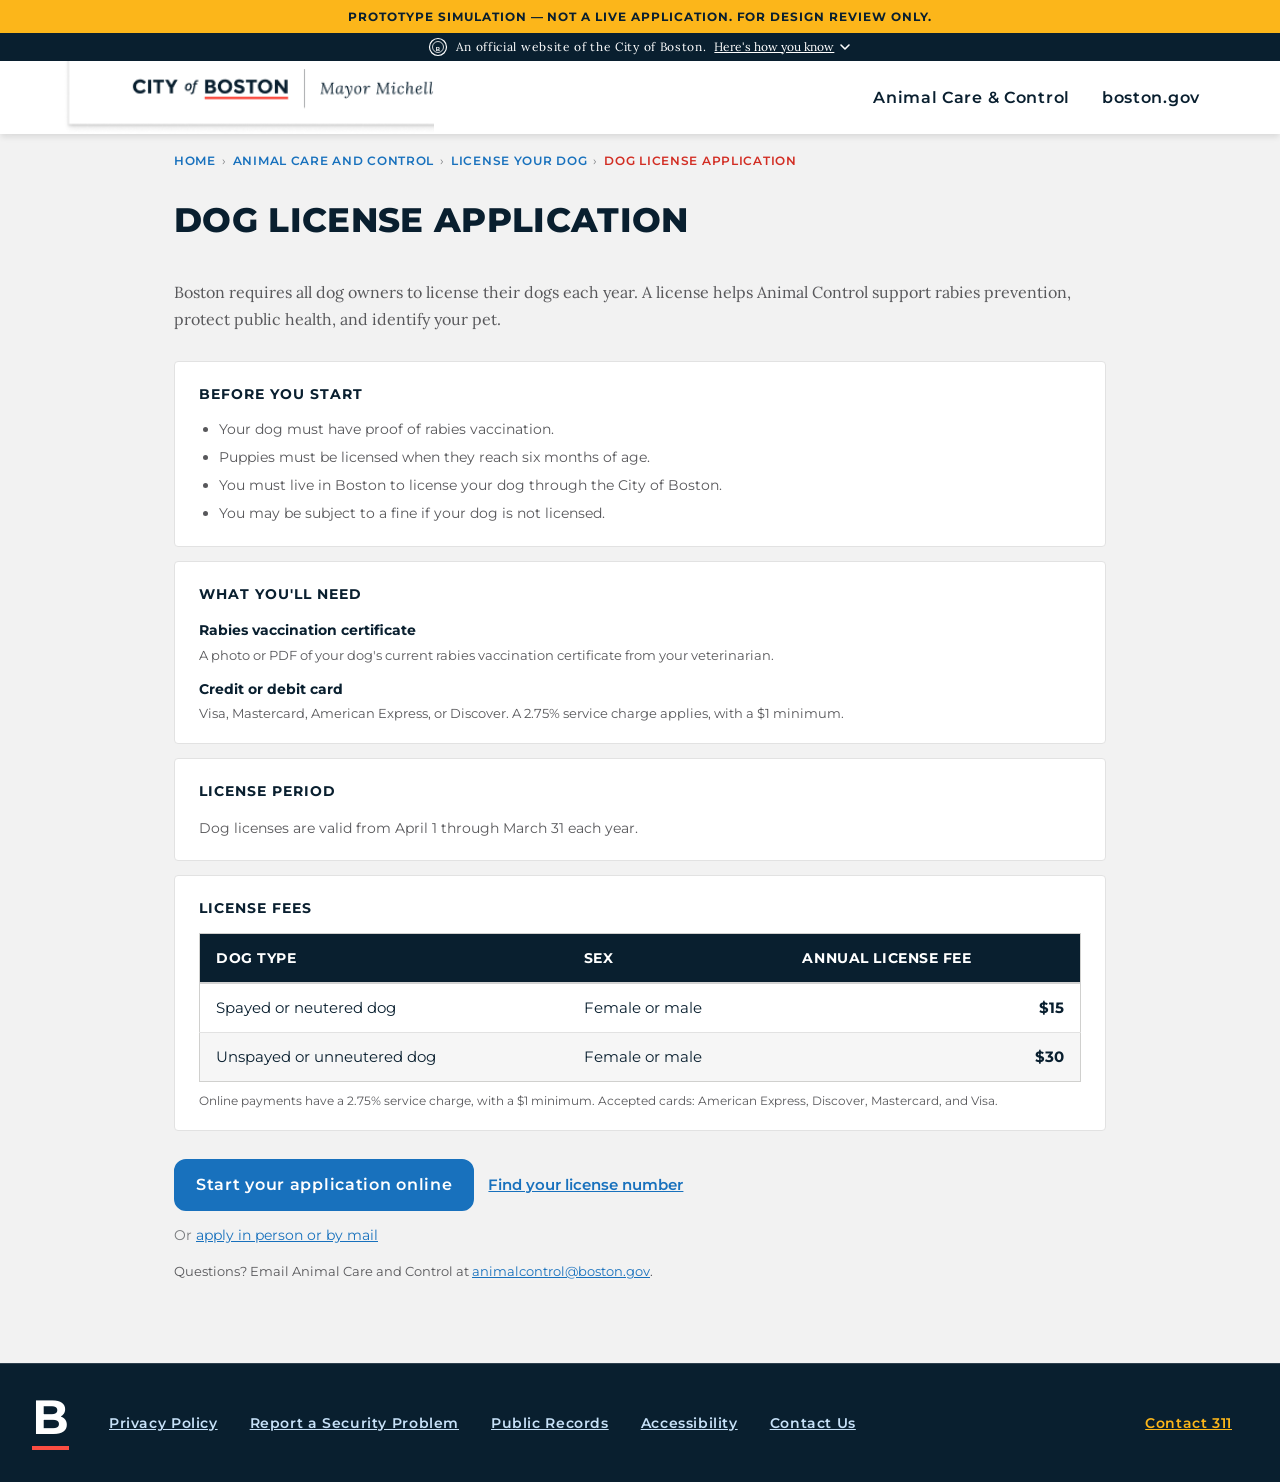
==== commit 0e44b901: "fix: mobile layout, review layout, and color contrast improvements - Step indicator: replace chip-ca" ====
--- a/application-prototype/index.html
+++ b/application-prototype/index.html
@@ -42,17 +42,22 @@
     .step-nav__connector { width:2px;flex:1;min-height:14px;background:#d2d2d2;margin-top:4px; }
     .step-nav li.step--done .step-nav__connector { background:var(--cob-navy); }
     .step-nav li:last-child .step-nav__connector { display:none; }
-    .step-nav__label { font-family:var(--font-ui);font-size:13px;font-weight:600;line-height:1.4;color:#797c7f;padding-top:6px; }
+    .step-nav__label { font-family:var(--font-ui);font-size:13px;font-weight:600;line-height:1.4;color:#58585b;padding-top:6px; }
     .step-nav li.step--active .step-nav__label,
     .step-nav li.step--done  .step-nav__label { color:var(--cob-navy);font-weight:700; }
     @media(max-width:767px){
-      .step-nav ol{display:flex;flex-wrap:wrap;gap:6px;}
-      .step-nav li{flex-direction:column;align-items:center;gap:4px;min-height:auto;padding:6px 10px;background:white;border-radius:4px;border:1px solid #d2d2d2;flex:1;min-width:72px;}
-      .step-nav li.step--active{border-color:var(--cob-theme);}
-      .step-nav__track{width:auto;}
-      .step-nav__connector{display:none!important;}
-      .step-nav__label{padding-top:0;text-align:center;font-size:11px;}
-    }
+      .step-nav{background:white;border:1px solid #d2d2d2;border-radius:4px;padding:12px 16px 8px;}
+      .step-nav ol{display:flex;align-items:center;gap:0;}
+      .step-nav li{flex-direction:row;align-items:center;min-height:auto;padding:0;background:transparent;border:none;border-radius:0;flex:1;}
+      .step-nav li:last-child{flex:0 0 auto;}
+      .step-nav__track{flex-direction:row;width:100%;align-items:center;}
+      .step-nav__circle{width:28px;height:28px;font-size:11px;flex-shrink:0;}
+      .step-nav__connector{display:block!important;width:100%;height:2px;min-height:0;margin:0;flex:1;}
+      .step-nav li:last-child .step-nav__connector{display:none!important;}
+      .step-nav__label{display:none;}
+    }
+    .step-nav__mobile-label{display:none;font-family:var(--font-ui);font-size:12px;font-weight:700;color:var(--cob-navy);margin-top:8px;text-align:center;}
+    @media(max-width:767px){.step-nav__mobile-label{display:block;}}
 
     /* ── Views ── */
     .app-view { display:none; }
@@ -76,7 +81,7 @@
     .fee-table td { font-size:14px;padding:10px 10px;border-bottom:1px solid #e2e2e2;color:var(--cob-navy); }
     .fee-table td:last-child { font-weight:700;text-align:right; }
     .fee-table tr:last-child td { border-bottom:none; }
-    .fee-note { font-family:var(--font-ui);font-size:12px;color:#797c7f;margin-top:10px;line-height:1.55; }
+    .fee-note { font-family:var(--font-ui);font-size:12px;color:#58585b;margin-top:10px;line-height:1.55; }
     .landing-cta-group { display:flex;flex-wrap:wrap;gap:14px;align-items:center;margin:28px 0 12px; }
     .landing-or { font-family:var(--font-ui);font-size:14px;color:#797c7f;margin-bottom:12px; }
     .landing-footer-links { font-family:var(--font-ui);font-size:13px;color:#58585b;line-height:1.8; }
@@ -97,11 +102,11 @@
     /* ── Fields ── */
     .field-group { margin-bottom:28px; }
     .field-group__heading { font-family:var(--font-ui);font-weight:700;font-size:13px;text-transform:uppercase;letter-spacing:.07em;color:var(--cob-navy);margin-bottom:14px;padding-bottom:8px;border-bottom:1px solid #d2d2d2; }
-    .field-group__note { font-family:var(--font-ui);font-size:12px;color:#797c7f;margin-bottom:14px; }
+    .field-group__note { font-family:var(--font-ui);font-size:12px;color:#58585b;margin-bottom:14px; }
     .field-row { display:grid;gap:14px;margin-bottom:14px; }
     .field-row--1 { grid-template-columns:1fr; }
-    .field-row--2 { grid-template-columns:1fr 1fr; }
-    @media(max-width:560px){.field-row--2{grid-template-columns:1fr;}}
+    .field-row--2 { grid-template-columns:1fr; }
+    .field-row--2col { grid-template-columns:1fr 1fr; }
     .field { display:flex;flex-direction:column;gap:5px; }
     .field label { font-family:var(--font-ui);font-weight:700;font-size:13px;line-height:1.4;color:var(--cob-navy);letter-spacing:.03em; }
     .field .req { color:var(--cob-freedom-red);margin-left:2px; }
@@ -117,6 +122,7 @@
     .radio-group { display:flex;flex-direction:column;gap:8px; }
     .radio-option { display:flex;align-items:center;gap:10px;padding:10px 14px;border:1px solid #d2d2d2;border-radius:4px;cursor:pointer;background:white;transition:border-color .15s,background .15s; }
     .radio-option:has(input:checked) { border-color:var(--cob-theme);background:#f0f7ff; }
+    .radio-group--error .radio-option { border-color:var(--cob-freedom-red); }
     .radio-option input[type="radio"] { width:18px;height:18px;flex-shrink:0;accent-color:var(--cob-theme);cursor:pointer; }
     .radio-option__label { font-family:var(--font-ui);font-size:14px;font-weight:600;color:var(--cob-navy);flex:1; }
     .radio-option__fee { font-family:var(--font-ui);font-size:13px;font-weight:700;color:var(--cob-theme); }
@@ -178,6 +184,7 @@
     .btn-add-dog:disabled { opacity:.4;cursor:not-allowed; }
 
     .step-buttons { display:flex;justify-content:space-between;align-items:center;margin-top:32px;padding-top:24px;border-top:1px solid #d2d2d2;gap:12px; }
+    @media(max-width:767px){.step-buttons{flex-direction:column-reverse;gap:12px;}.step-buttons .btn-primary,.step-buttons .btn-back{width:100%;justify-content:center;}}
     .btn-back { display:inline-flex;align-items:center;gap:6px;background:transparent;color:var(--cob-navy);border:2px solid #d2d2d2;border-radius:12px;padding:11px 20px;font-family:var(--font-ui);font-weight:600;font-size:15px;cursor:pointer;text-decoration:none;transition:border-color .15s,background .15s; }
     .btn-back:hover { border-color:var(--cob-navy);background:#f8f8f8; }
 
@@ -186,16 +193,15 @@
     .review-block__header { display:flex;align-items:center;justify-content:space-between;margin-bottom:14px;padding-bottom:10px;border-bottom:1px solid #e2e2e2; }
     .review-block__title { font-family:var(--font-ui);font-weight:700;font-size:14px;color:var(--cob-navy);text-transform:uppercase;letter-spacing:.06em; }
     .review-dl { display:flex;flex-direction:column;gap:8px; }
-    .review-dl__row { display:grid;grid-template-columns:150px 1fr;gap:8px; }
-    @media(max-width:480px){.review-dl__row{grid-template-columns:1fr;gap:2px;}}
-    .review-dl__row dt { font-family:var(--font-ui);font-size:12px;font-weight:700;text-transform:uppercase;letter-spacing:.06em;color:#797c7f;padding-top:1px; }
+    .review-dl__row { display:grid;grid-template-columns:1fr;gap:2px; }
+    .review-dl__row dt { font-family:var(--font-ui);font-size:11px;font-weight:700;text-transform:uppercase;letter-spacing:.06em;color:#58585b;padding-top:1px; }
     .review-dl__row dd { font-family:var(--font-body);font-size:15px;line-height:1.55;color:var(--cob-navy); }
     .review-fee-table { width:100%;border-collapse:collapse;font-family:var(--font-ui); }
     .review-fee-table td { padding:8px 10px;font-size:14px;border-top:1px solid #e2e2e2; }
     .review-fee-table td:last-child { text-align:right;color:var(--cob-navy);font-weight:600; }
     .review-fee-table td:first-child { color:#58585b; }
     .review-fee-table .total-row td { font-weight:700;font-size:15px;color:var(--cob-navy);border-top:2px solid var(--cob-navy); }
-    .review-fee-note { font-family:var(--font-ui);font-size:12px;color:#797c7f;margin-top:10px;line-height:1.5; }
+    .review-fee-note { font-family:var(--font-ui);font-size:12px;color:#58585b;margin-top:10px;line-height:1.5; }
     .review-payment-note { font-family:var(--font-ui);font-size:13px;font-style:italic;color:#58585b;margin-top:14px; }
 
     /* ── Invoice Cloud placeholder ── */
@@ -261,7 +267,7 @@
     .rabies-alert__text { font-family:var(--font-ui);font-size:13px;color:#5a3c00;line-height:1.55; }
     .rabies-alert__text strong { color:#7a5000; }
     .detail-dl { display:grid;grid-template-columns:repeat(auto-fill,minmax(220px,1fr));gap:8px 16px; }
-    .detail-dl__row dt { font-family:var(--font-ui);font-size:11px;font-weight:700;text-transform:uppercase;letter-spacing:.06em;color:#797c7f;margin-bottom:2px; }
+    .detail-dl__row dt { font-family:var(--font-ui);font-size:11px;font-weight:700;text-transform:uppercase;letter-spacing:.06em;color:#58585b;margin-bottom:2px; }
     .detail-dl__row dd { font-family:var(--font-body);font-size:14px;color:var(--cob-navy);line-height:1.4; }
     .select-bar { background:white;border:1px solid #e2e2e2;border-top:2px solid var(--cob-theme);border-radius:4px;padding:14px 18px;margin-top:16px;display:flex;align-items:center;justify-content:space-between;flex-wrap:wrap;gap:12px; }
     .select-bar__info { font-family:var(--font-ui);font-size:13px;color:#58585b; }
@@ -331,6 +337,7 @@
               <li id="step-ind-3"><div class="step-nav__track" aria-hidden="true"><div class="step-nav__circle">4</div><div class="step-nav__connector"></div></div><div class="step-nav__label">Review</div></li>
               <li id="step-ind-4"><div class="step-nav__track" aria-hidden="true"><div class="step-nav__circle">5</div><div class="step-nav__connector"></div></div><div class="step-nav__label">Payment</div></li>
             </ol>
+            <div class="step-nav__mobile-label" id="step-nav-mobile-label" aria-live="polite"></div>
           </nav>
 
           <div id="views-wrap">
@@ -390,15 +397,15 @@
             <section id="view-choose-path" class="app-view" aria-labelledby="h-choose-path">
               <h2 class="view-heading" id="h-choose-path">New license or renewal?</h2>
               <p style="font-family:var(--font-ui);font-weight:700;font-size:13px;color:var(--cob-navy);margin-bottom:10px;">Select an option that applies to you <span style="color:var(--cob-freedom-red)">*</span></p>
-              <div class="radio-group" style="flex-direction:row;flex-wrap:wrap;gap:12px;margin-bottom:28px;">
-                <label class="radio-option" style="flex:1;min-width:220px;align-items:flex-start;gap:12px;padding:14px 16px;">
+              <div class="radio-group" style="margin-bottom:28px;">
+                <label class="radio-option" style="align-items:flex-start;gap:12px;padding:14px 16px;">
                   <input type="radio" name="app-path" value="new" id="path-new">
                   <div>
                     <span class="radio-option__label" style="display:block;">Apply for a new license</span>
                     <span class="radio-option__desc">Enter your information and the dog's details</span>
                   </div>
                 </label>
-                <label class="radio-option" style="flex:1;min-width:220px;align-items:flex-start;gap:12px;padding:14px 16px;">
+                <label class="radio-option" style="align-items:flex-start;gap:12px;padding:14px 16px;">
                   <input type="radio" name="app-path" value="renewal" id="path-renewal">
                   <div>
                     <span class="radio-option__label" style="display:block;">Renew an existing license</span>
@@ -413,12 +420,12 @@
 
                 <div class="lookup-method-card">
                   <p style="font-family:var(--font-ui);font-weight:700;font-size:13px;color:var(--cob-navy);margin-bottom:12px;">How would you like to find your license? <span style="color:var(--cob-freedom-red)">*</span></p>
-                  <div class="radio-group" style="flex-direction:row;flex-wrap:wrap;gap:12px;">
-                    <label class="radio-option" style="flex:1;min-width:200px;">
+                  <div class="radio-group">
+                    <label class="radio-option">
                       <input type="radio" name="lookup-method" value="number" id="lm-number" checked>
                       <span class="radio-option__label">I know my license number</span>
                     </label>
-                    <label class="radio-option" style="flex:1;min-width:200px;">
+                    <label class="radio-option">
                       <input type="radio" name="lookup-method" value="name" id="lm-name">
                       <span class="radio-option__label">I want to search by owner name</span>
                     </label>
@@ -446,6 +453,7 @@
                     </div>
                     <div></div>
                   </div>
+                  <div class="validation-summary" id="search-number-val"><p>Please fill in all required fields before searching.</p></div>
                   <button type="button" class="btn-search" id="btn-search-number">Search</button>
                 </div>
 
@@ -460,6 +468,7 @@
                     <div class="field"><label for="ls-year-name">License year <span class="req" aria-hidden="true">*</span></label><input type="text" id="ls-year-name" placeholder="e.g. 2024" maxlength="4" inputmode="numeric"></div>
                     <div class="field"><label for="ls-dog-name">Dog's name <span class="req" aria-hidden="true">*</span></label><input type="text" id="ls-dog-name"></div>
                   </div>
+                  <div class="validation-summary" id="search-name-val"><p>Please fill in all required fields before searching.</p></div>
                   <button type="button" class="btn-search" id="btn-search-name">Search</button>
                 </div>
 
@@ -491,7 +500,7 @@
                 <div class="rabies-alert__text"><strong>Check your rabies vaccination</strong> — The rabies expiration date shown in this record has passed. You may need an updated vaccination certificate in the next steps.</div>
               </div>
               <div class="review-block" id="result-detail-card"></div>
-              <div class="step-buttons" style="justify-content:space-between;">
+              <div class="step-buttons">
                 <button type="button" class="btn-back" id="btn-find-another">
                   <svg width="14" height="14" viewBox="0 0 14 14" fill="none" aria-hidden="true"><path d="M9 2L4 7l5 5" stroke="currentColor" stroke-width="1.8" stroke-linecap="round" stroke-linejoin="round"/></svg>
                   Search another dog
@@ -616,9 +625,8 @@
               <div class="review-block">
                 <div class="review-block__header"><p class="review-block__title">License fees</p></div>
                 <table class="review-fee-table" id="review-fees"></table>
-                <p class="review-fee-note">An online service charge of 2.75% (minimum $1.00) applies. Invoice Cloud will show the amount due before payment.</p>
-              </div>
-              <p class="review-payment-note">You'll continue to Invoice Cloud to pay for your dog licenses.</p>
+                <p class="review-fee-note">An online service charge of 2.75% (minimum $1.00) applies. You'll continue to Invoice Cloud to complete payment.</p>
+              </div>
               <div class="step-buttons">
                 <button type="button" class="btn-back" id="btn-review-back">
                   <svg width="14" height="14" viewBox="0 0 14 14" fill="none" aria-hidden="true"><path d="M9 2L4 7l5 5" stroke="currentColor" stroke-width="1.8" stroke-linecap="round" stroke-linejoin="round"/></svg>
@@ -760,6 +768,19 @@
     }
     function showLanding(){ setMode('landing'); showView('view-landing'); }
 
+    function updateMobileStepLabel(){
+      var el=$('step-nav-mobile-label'); if(!el) return;
+      var active=document.querySelector('.step-nav li.step--active');
+      if(!active){ el.textContent=''; return; }
+      var circle=active.querySelector('.step-nav__circle');
+      var nameEl=active.querySelector('.step-nav__label');
+      var num=circle?circle.textContent.trim():'';
+      var stepName=nameEl?nameEl.textContent.trim():'';
+      var s0=$('step-ind-0');
+      var total=(s0&&s0.style.display!=='none')?5:4;
+      el.textContent='Step '+num+' of '+total+(stepName?' — '+stepName:'');
+    }
+
     function setPath(p){
       state.path=p;
       var s0=$('step-ind-0');
@@ -785,6 +806,7 @@
       var s0=$('step-ind-0'); if(s0){ s0.classList.remove('step--done'); s0.classList.add('step--active'); }
       for(var i=1;i<=4;i++){ var li=$('step-ind-'+i); li.classList.remove('step--active','step--done'); }
       state.step=0;
+      updateMobileStepLabel();
     }
     function showStep(n){
       setMode('form');
@@ -799,6 +821,7 @@
         else if(i===n) li.classList.add('step--active');
       }
       state.step=n;
+      updateMobileStepLabel();
     }
 
     /* ── Owner ── */
@@ -809,7 +832,25 @@
       var ok=true;
       checks.forEach(function(c){ var inp=$(c[0]); var v=inp.value.trim().length>0; inp.setAttribute('aria-invalid',v?'false':'true'); var e=$(c[1]); if(e) e.classList.toggle('is-visible',!v); if(!v) ok=false; });
       $('owner-val-summary').classList.toggle('is-visible',!ok);
+      if(!ok){ var first=document.querySelector('#form-owner [aria-invalid="true"]'); if(first) first.scrollIntoView({behavior:'smooth',block:'center'}); }
       return ok;
+    }
+
+    function validateDog(i){
+      var ok=true; var firstErr=null;
+      var d=state.dogs[i]||{};
+      function chk(id,val,errId){ var el=$(id); if(!el) return; var v=!!(val&&String(val).trim().length>0); el.setAttribute('aria-invalid',v?'false':'true'); var e=$(errId); if(e) e.classList.toggle('is-visible',!v); if(!v&&!firstErr) firstErr=el; if(!v) ok=false; }
+      chk('d-name-'+i, d.name,      'err-d-name-'+i);
+      chk('d-ay-'+i,   d.ageY,      'err-d-ay-'+i);
+      chk('d-c1-'+i,   d.color1,    'err-d-c1-'+i);
+      chk('d-b1-'+i,   d.breed1,    'err-d-b1-'+i);
+      chk('d-vd-'+i,   d.vaccDate,  'err-d-vd-'+i);
+      chk('d-ed-'+i,   d.expDate,   'err-d-ed-'+i);
+      var showMethod=!d.fromLookup&&!(state.path==='new'&&i===0);
+      if(showMethod){ var me=$('err-d-method-'+i),mg=$('rg-method-'+i); if(me){ var mv=!!d.method; me.classList.toggle('is-visible',!mv); if(mg) mg.classList.toggle('radio-group--error',!mv); if(!mv&&!firstErr) firstErr=mg||me; if(!mv) ok=false; } }
+      var se=$('err-d-sex-'+i),sg=$('rg-sex-'+i); if(se){ var sv=!!d.sex; se.classList.toggle('is-visible',!sv); if(sg) sg.classList.toggle('radio-group--error',!sv); if(!sv&&!firstErr) firstErr=sg||se; if(!sv) ok=false; }
+      var rfe=$('err-d-rf-'+i); if(rfe){ var rv=!!d.rabiesFile; rfe.classList.toggle('is-visible',!rv); if(!rv&&!firstErr) firstErr=rfe; if(!rv) ok=false; }
+      return {ok:ok,firstErr:firstErr};
     }
 
     /* ── Dog model ── */
@@ -852,13 +893,16 @@
           '<p style="font-family:var(--font-ui);font-size:13px;color:#0a4d8c;"><strong>Application type: Renewal</strong> — carried forward from license lookup.</p>'+
           '<p style="font-family:var(--font-ui);font-size:11px;color:#797c7f;margin-top:4px;">Prototype note: actual lookup and prefill has not been confirmed with the development team.</p>'+
         '</div>';
+      } else if(state.path === 'new' && i === 0){
+        methodSection='';
       } else {
         methodSection=[
           '<p class="dog-form__section-head">What are you applying for? <span style="color:var(--cob-freedom-red)">*</span></p>',
-          '<div class="radio-group" style="flex-direction:row;flex-wrap:wrap;gap:10px;margin-bottom:18px;">',
-            '<label class="radio-option" style="flex:1;min-width:160px;"><input type="radio" name="dmethod-'+i+'" value="new"'+(d.method==='new'?' checked':'')+' data-mt="'+i+'"><span class="radio-option__label">New license</span></label>',
-            '<label class="radio-option" style="flex:1;min-width:160px;"><input type="radio" name="dmethod-'+i+'" value="renewal"'+(d.method==='renewal'?' checked':'')+' data-mt="'+i+'"><span class="radio-option__label">Renewal</span></label>',
+          '<div class="radio-group" id="rg-method-'+i+'" style="margin-bottom:18px;">',
+            '<label class="radio-option"><input type="radio" name="dmethod-'+i+'" value="new"'+(d.method==='new'?' checked':'')+' data-mt="'+i+'"><span class="radio-option__label">New license</span></label>',
+            '<label class="radio-option"><input type="radio" name="dmethod-'+i+'" value="renewal"'+(d.method==='renewal'?' checked':'')+' data-mt="'+i+'"><span class="radio-option__label">Renewal</span></label>',
           '</div>',
+          '<span class="field-error" id="err-d-method-'+i+'">Please select an application type.</span>',
         ].join('');
       }
       var statusBadge=d.done
@@ -881,37 +925,39 @@
           '</div>',
           '<p class="field-group__note">Fields marked with * are required.</p>',
           methodSection,
-          '<div class="field-row field-row--1"><div class="field"><label for="d-name-'+i+'">Dog\'s name <span class="req" aria-hidden="true">*</span></label><input type="text" id="d-name-'+i+'" value="'+esc(d.name)+'" data-f="name" data-i="'+i+'"></div></div>',
-          '<div class="field-row field-row--2">',
-            '<div class="field"><label for="d-ay-'+i+'">Age (years) <span class="req" aria-hidden="true">*</span></label><input type="number" id="d-ay-'+i+'" min="0" max="30" value="'+esc(d.ageY)+'" data-f="ageY" data-i="'+i+'"></div>',
+          '<div class="field-row field-row--1"><div class="field"><label for="d-name-'+i+'">Dog\'s name <span class="req" aria-hidden="true">*</span></label><input type="text" id="d-name-'+i+'" value="'+esc(d.name)+'" data-f="name" data-i="'+i+'" aria-invalid="false"><span class="field-error" id="err-d-name-'+i+'">Dog\'s name is required.</span></div></div>',
+          '<div class="field-row field-row--2col">',
+            '<div class="field"><label for="d-ay-'+i+'">Age (years) <span class="req" aria-hidden="true">*</span></label><input type="number" id="d-ay-'+i+'" min="0" max="30" value="'+esc(d.ageY)+'" data-f="ageY" data-i="'+i+'" aria-invalid="false"><span class="field-error" id="err-d-ay-'+i+'">Age (years) is required.</span></div>',
             '<div class="field"><label for="d-am-'+i+'">Age (months)</label><input type="number" id="d-am-'+i+'" min="0" max="11" value="'+esc(d.ageM)+'" data-f="ageM" data-i="'+i+'"></div>',
           '</div>',
           '<div class="field-row field-row--2">',
-            '<div class="field"><label for="d-c1-'+i+'">Primary color <span class="req" aria-hidden="true">*</span></label><select id="d-c1-'+i+'" data-f="color1" data-i="'+i+'"><option value="">Select</option>'+opts(COLORS,d.color1)+'</select></div>',
+            '<div class="field"><label for="d-c1-'+i+'">Primary color <span class="req" aria-hidden="true">*</span></label><select id="d-c1-'+i+'" data-f="color1" data-i="'+i+'" aria-invalid="false"><option value="">Select</option>'+opts(COLORS,d.color1)+'</select><span class="field-error" id="err-d-c1-'+i+'">Please select a primary color.</span></div>',
             '<div class="field"><label for="d-c2-'+i+'">Secondary color</label><select id="d-c2-'+i+'" data-f="color2" data-i="'+i+'"><option value="">None / same</option>'+opts(COLORS,d.color2)+'</select></div>',
           '</div>',
           '<div class="field-row field-row--2">',
-            '<div class="field"><label for="d-b1-'+i+'">Primary breed <span class="req" aria-hidden="true">*</span></label><select id="d-b1-'+i+'" data-f="breed1" data-i="'+i+'"><option value="">Select</option>'+opts(BREEDS,d.breed1)+'</select></div>',
+            '<div class="field"><label for="d-b1-'+i+'">Primary breed <span class="req" aria-hidden="true">*</span></label><select id="d-b1-'+i+'" data-f="breed1" data-i="'+i+'" aria-invalid="false"><option value="">Select</option>'+opts(BREEDS,d.breed1)+'</select><span class="field-error" id="err-d-b1-'+i+'">Please select a primary breed.</span></div>',
             '<div class="field"><label for="d-b2-'+i+'">Secondary breed</label><select id="d-b2-'+i+'" data-f="breed2" data-i="'+i+'"><option value="">None / not applicable</option>'+opts(BREEDS,d.breed2)+'</select></div>',
           '</div>',
           '<p class="dog-form__section-head">Sex and spay/neuter status <span style="color:var(--cob-freedom-red)">*</span></p>',
-          '<div class="radio-group">',
+          '<div class="radio-group" id="rg-sex-'+i+'">',
             sexOpt(i,'intact-male',   'Intact male',   '$30',d.sex),
             sexOpt(i,'neutered',      'Neutered male', '$15',d.sex),
             sexOpt(i,'intact-female', 'Intact female', '$30',d.sex),
             sexOpt(i,'spayed',        'Spayed female', '$15',d.sex),
           '</div>',
+          '<span class="field-error" id="err-d-sex-'+i+'">Please select a sex and spay/neuter status.</span>',
           '<p class="dog-form__section-head">Rabies vaccination</p>',
           '<p class="dog-form__section-note">Your dog must have current rabies vaccination documentation. Enter the dates shown on the certificate.</p>',
-          '<div class="field-row field-row--2">',
-            '<div class="field"><label for="d-vd-'+i+'">Vaccination date <span class="req" aria-hidden="true">*</span></label><input type="date" id="d-vd-'+i+'" value="'+esc(d.vaccDate)+'" data-f="vaccDate" data-i="'+i+'"></div>',
-            '<div class="field"><label for="d-ed-'+i+'">Expiration date <span class="req" aria-hidden="true">*</span></label><input type="date" id="d-ed-'+i+'" value="'+esc(d.expDate)+'" data-f="expDate" data-i="'+i+'"></div>',
+          '<div class="field-row field-row--2col">',
+            '<div class="field"><label for="d-vd-'+i+'">Vaccination date <span class="req" aria-hidden="true">*</span></label><input type="date" id="d-vd-'+i+'" value="'+esc(d.vaccDate)+'" data-f="vaccDate" data-i="'+i+'" aria-invalid="false"><span class="field-error" id="err-d-vd-'+i+'">Vaccination date is required.</span></div>',
+            '<div class="field"><label for="d-ed-'+i+'">Expiration date <span class="req" aria-hidden="true">*</span></label><input type="date" id="d-ed-'+i+'" value="'+esc(d.expDate)+'" data-f="expDate" data-i="'+i+'" aria-invalid="false"><span class="field-error" id="err-d-ed-'+i+'">Expiration date is required.</span></div>',
           '</div>',
           '<div class="file-upload">',
             '<span class="file-upload__label">Rabies vaccination certificate <span class="file-upload__req" aria-hidden="true">*</span></span>',
             '<p class="file-upload__desc">Required for new applications. For renewals, upload a new or updated certificate if needed. Accepted: PDF, JPG, PNG. Max 5 MB.</p>',
             '<input type="file" class="file-upload__input" id="d-rf-'+i+'" accept=".pdf,.jpg,.jpeg,.png" data-fi="rabiesFile" data-i="'+i+'">',
             d.rabiesFile?'<p class="file-upload__chosen is-visible" id="d-rfc-'+i+'">Selected: '+esc(d.rabiesFile)+'</p>':'<p class="file-upload__chosen" id="d-rfc-'+i+'"></p>',
+            '<span class="field-error" id="err-d-rf-'+i+'">Please upload a rabies vaccination certificate.</span>',
           '</div>',
           '<div class="file-upload">',
             '<span class="file-upload__label">Spay/neuter certificate <span style="font-weight:400;color:#797c7f">(Optional)</span></span>',
@@ -957,8 +1003,8 @@
         el.addEventListener('input', function(){ state.dogs[i][this.getAttribute('data-f')]=this.value; });
         el.addEventListener('change',function(){ state.dogs[i][this.getAttribute('data-f')]=this.value; });
       });
-      document.querySelectorAll('[data-sx="'+i+'"]').forEach(function(r){ r.addEventListener('change',function(){ state.dogs[i].sex=this.value; }); });
-      document.querySelectorAll('[data-mt="'+i+'"]').forEach(function(r){ r.addEventListener('change',function(){ state.dogs[i].method=this.value; }); });
+      document.querySelectorAll('[data-sx="'+i+'"]').forEach(function(r){ r.addEventListener('change',function(){ state.dogs[i].sex=this.value; var sg=$('rg-sex-'+i); if(sg) sg.classList.remove('radio-group--error'); var se=$('err-d-sex-'+i); if(se) se.classList.remove('is-visible'); }); });
+      document.querySelectorAll('[data-mt="'+i+'"]').forEach(function(r){ r.addEventListener('change',function(){ state.dogs[i].method=this.value; var mg=$('rg-method-'+i); if(mg) mg.classList.remove('radio-group--error'); var me=$('err-d-method-'+i); if(me) me.classList.remove('is-visible'); }); });
       document.querySelectorAll('[data-fi][data-i="'+i+'"]').forEach(function(inp){
         inp.addEventListener('change',function(){
           var field=this.getAttribute('data-fi');
@@ -971,11 +1017,8 @@
       var done=$('btn-done-'+i);
       if(done) done.onclick=function(){
         saveDogFields();
-        var missing=[];
-        if(!state.dogs[i].name) missing.push('name');
-        if(!state.dogs[i].method) missing.push('application type (New license or Renewal)');
-        if(!state.dogs[i].sex) missing.push('sex and spay/neuter status');
-        if(missing.length){ $('dogs-val-summary').classList.add('is-visible'); $('dogs-val-msg').textContent='Please enter the dog’s '+missing.join(', ')+' before marking done.'; return; }
+        var vr=validateDog(i);
+        if(!vr.ok){ $('dogs-val-summary').classList.add('is-visible'); $('dogs-val-msg').textContent='Please complete all required fields before marking done.'; if(vr.firstErr) vr.firstErr.scrollIntoView({behavior:'smooth',block:'center'}); return; }
         $('dogs-val-summary').classList.remove('is-visible');
         state.dogs[i].done=true; state.activeDog=-1; renderDogs();
       };
@@ -1046,6 +1089,17 @@
     $('lm-number').addEventListener('change',function(){ $('lookup-form-number').hidden=false; $('lookup-form-name').hidden=true; });
     $('lm-name').addEventListener('change',function(){ $('lookup-form-number').hidden=true; $('lookup-form-name').hidden=false; });
     function doSearch(){
+      var usingNumber=$('lm-number')&&$('lm-number').checked;
+      var ok=true;
+      if(usingNumber){
+        [['ls-num'],['ls-year-n'],['ls-dog-n']].forEach(function(f){ var el=$(f[0]); if(!el) return; var v=el.value.trim().length>0; el.setAttribute('aria-invalid',v?'false':'true'); if(!v) ok=false; });
+        if($('search-number-val')) $('search-number-val').classList.toggle('is-visible',!ok);
+        if(!ok) return;
+      } else {
+        [['ls-fname'],['ls-lname'],['ls-year-name'],['ls-dog-name']].forEach(function(f){ var el=$(f[0]); if(!el) return; var v=el.value.trim().length>0; el.setAttribute('aria-invalid',v?'false':'true'); if(!v) ok=false; });
+        if($('search-name-val')) $('search-name-val').classList.toggle('is-visible',!ok);
+        if(!ok) return;
+      }
       var nameVal=(($('ls-dog-n')||{value:''}).value.trim()||($('ls-dog-name')||{value:''}).value.trim()).toLowerCase();
       var r=LOOKUP_RECORDS.filter(function(rec){ return !nameVal||rec.dogName.toLowerCase().indexOf(nameVal)>=0; })[0]||LOOKUP_RECORDS[0];
       currentResult=r;
@@ -1054,6 +1108,8 @@
     }
     $('btn-search-number').addEventListener('click',doSearch);
     $('btn-search-name').addEventListener('click',doSearch);
+    ['ls-num','ls-year-n','ls-dog-n'].forEach(function(id){ var el=$(id); if(el) el.addEventListener('input',function(){ if(this.value.trim()){ this.setAttribute('aria-invalid','false'); } if($('search-number-val')) $('search-number-val').classList.remove('is-visible'); }); });
+    ['ls-fname','ls-lname','ls-year-name','ls-dog-name'].forEach(function(id){ var el=$(id); if(el) el.addEventListener('input',function(){ if(this.value.trim()){ this.setAttribute('aria-invalid','false'); } if($('search-name-val')) $('search-name-val').classList.remove('is-visible'); }); });
 
     /* ── Lookup results ── */
     function dlRow(label,value){
@@ -1154,8 +1210,9 @@
     $('btn-dogs-continue').addEventListener('click',function(){
       saveDogFields();
       if(state.activeDog>=0){
-        var d=state.dogs[state.activeDog];
-        if(!d.name||!d.method||!d.sex){ $('dogs-val-summary').classList.add('is-visible'); $('dogs-val-msg').textContent='Please complete the open dog entry before continuing.'; return; }
+        var vr=validateDog(state.activeDog);
+        if(!vr.ok){ $('dogs-val-summary').classList.add('is-visible'); $('dogs-val-msg').textContent='Please complete all required fields before continuing.'; if(vr.firstErr) vr.firstErr.scrollIntoView({behavior:'smooth',block:'center'}); return; }
+        $('dogs-val-summary').classList.remove('is-visible');
         state.dogs[state.activeDog].done=true; state.activeDog=-1;
       }
       if(!state.dogs.length){ $('dogs-val-summary').classList.add('is-visible'); $('dogs-val-msg').textContent='Please add at least one dog.'; return; }
@@ -1185,7 +1242,7 @@
       if(!sel){ $('choosepath-val-summary').classList.add('is-visible'); return; }
       $('choosepath-val-summary').classList.remove('is-visible');
       setPath('new');
-      state.dogs=[newDog()]; state.activeDog=0;
+      var d0=newDog(); d0.method='new'; state.dogs=[d0]; state.activeDog=0;
       state.owner={name:'',phone:'',email:'',street:'',apt:'',neighborhood:'',zip:''};
       restoreOwner(); showStep(1); renderDogs();
     });
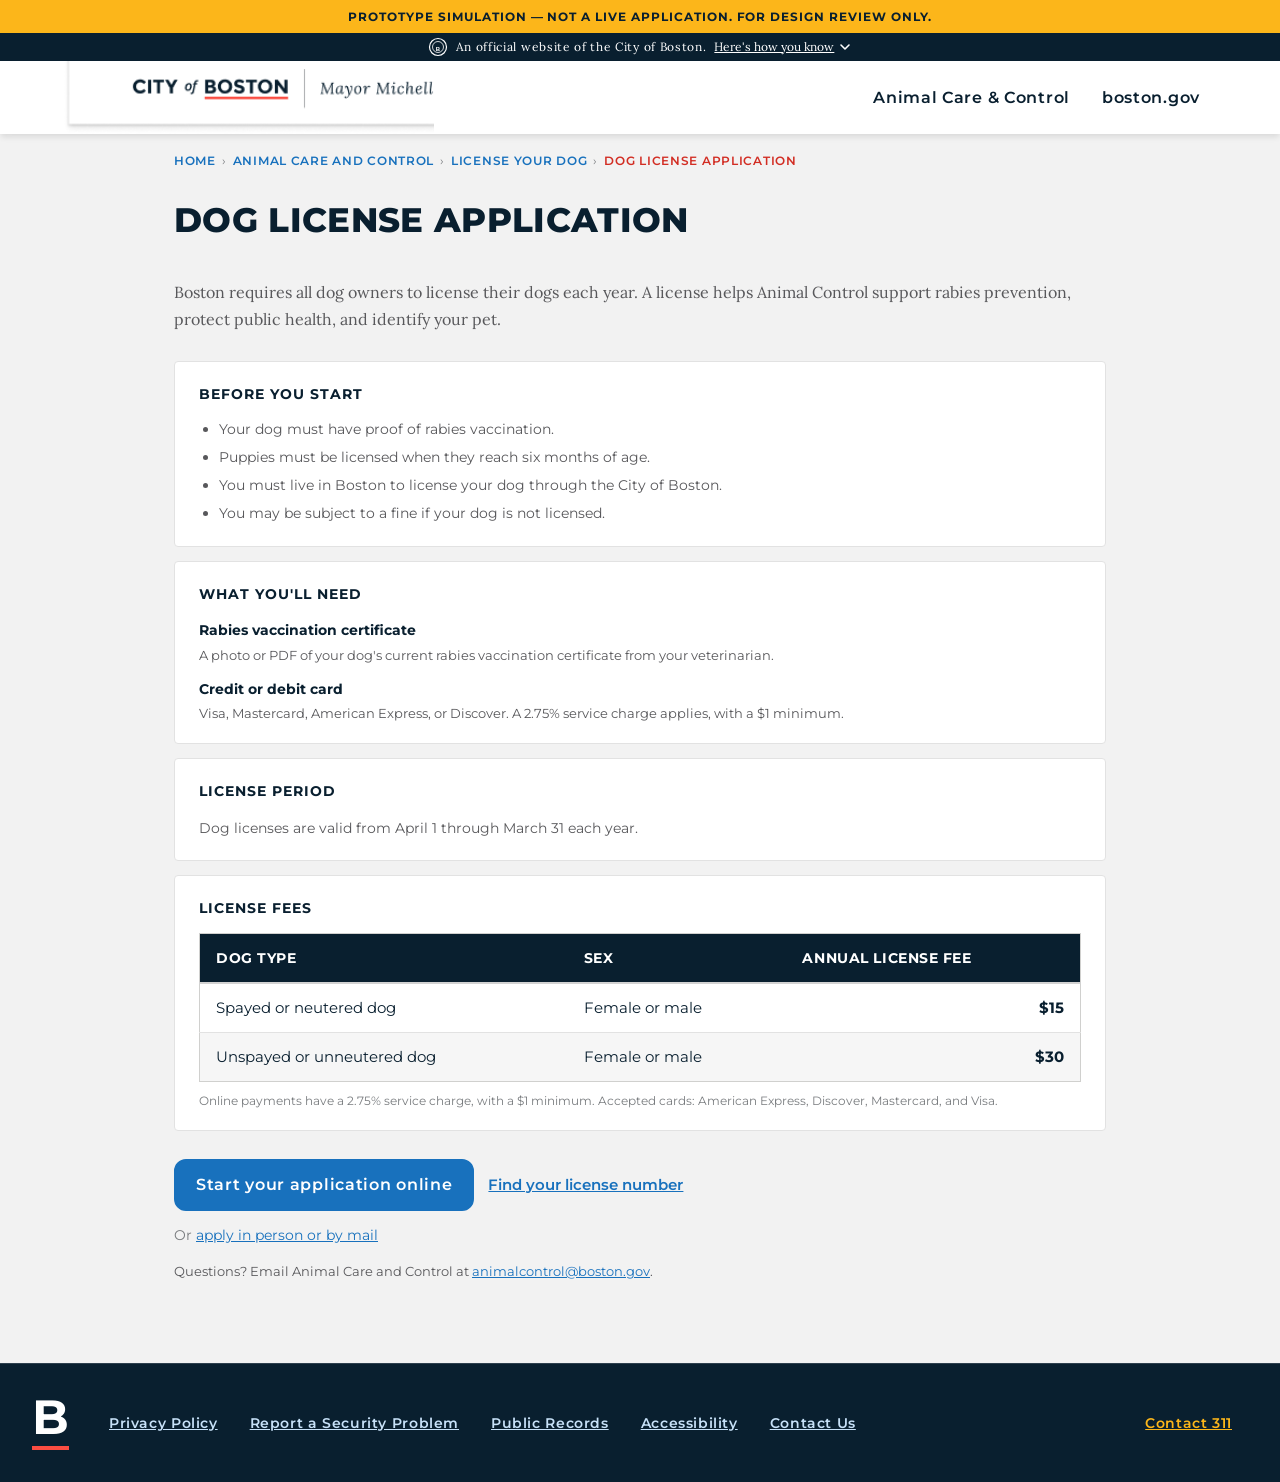
==== commit 1ea395f1: "Update lookup results page with matched record and related dogs - Split results page into "Matching " ====
--- a/application-prototype/index.html
+++ b/application-prototype/index.html
@@ -42,22 +42,17 @@
     .step-nav__connector { width:2px;flex:1;min-height:14px;background:#d2d2d2;margin-top:4px; }
     .step-nav li.step--done .step-nav__connector { background:var(--cob-navy); }
     .step-nav li:last-child .step-nav__connector { display:none; }
-    .step-nav__label { font-family:var(--font-ui);font-size:13px;font-weight:600;line-height:1.4;color:#58585b;padding-top:6px; }
+    .step-nav__label { font-family:var(--font-ui);font-size:13px;font-weight:600;line-height:1.4;color:#797c7f;padding-top:6px; }
     .step-nav li.step--active .step-nav__label,
     .step-nav li.step--done  .step-nav__label { color:var(--cob-navy);font-weight:700; }
     @media(max-width:767px){
-      .step-nav{background:white;border:1px solid #d2d2d2;border-radius:4px;padding:12px 16px 8px;}
-      .step-nav ol{display:flex;align-items:center;gap:0;}
-      .step-nav li{flex-direction:row;align-items:center;min-height:auto;padding:0;background:transparent;border:none;border-radius:0;flex:1;}
-      .step-nav li:last-child{flex:0 0 auto;}
-      .step-nav__track{flex-direction:row;width:100%;align-items:center;}
-      .step-nav__circle{width:28px;height:28px;font-size:11px;flex-shrink:0;}
-      .step-nav__connector{display:block!important;width:100%;height:2px;min-height:0;margin:0;flex:1;}
-      .step-nav li:last-child .step-nav__connector{display:none!important;}
-      .step-nav__label{display:none;}
-    }
-    .step-nav__mobile-label{display:none;font-family:var(--font-ui);font-size:12px;font-weight:700;color:var(--cob-navy);margin-top:8px;text-align:center;}
-    @media(max-width:767px){.step-nav__mobile-label{display:block;}}
+      .step-nav ol{display:flex;flex-wrap:wrap;gap:6px;}
+      .step-nav li{flex-direction:column;align-items:center;gap:4px;min-height:auto;padding:6px 10px;background:white;border-radius:4px;border:1px solid #d2d2d2;flex:1;min-width:72px;}
+      .step-nav li.step--active{border-color:var(--cob-theme);}
+      .step-nav__track{width:auto;}
+      .step-nav__connector{display:none!important;}
+      .step-nav__label{padding-top:0;text-align:center;font-size:11px;}
+    }
 
     /* ── Views ── */
     .app-view { display:none; }
@@ -81,7 +76,7 @@
     .fee-table td { font-size:14px;padding:10px 10px;border-bottom:1px solid #e2e2e2;color:var(--cob-navy); }
     .fee-table td:last-child { font-weight:700;text-align:right; }
     .fee-table tr:last-child td { border-bottom:none; }
-    .fee-note { font-family:var(--font-ui);font-size:12px;color:#58585b;margin-top:10px;line-height:1.55; }
+    .fee-note { font-family:var(--font-ui);font-size:12px;color:#797c7f;margin-top:10px;line-height:1.55; }
     .landing-cta-group { display:flex;flex-wrap:wrap;gap:14px;align-items:center;margin:28px 0 12px; }
     .landing-or { font-family:var(--font-ui);font-size:14px;color:#797c7f;margin-bottom:12px; }
     .landing-footer-links { font-family:var(--font-ui);font-size:13px;color:#58585b;line-height:1.8; }
@@ -102,7 +97,7 @@
     /* ── Fields ── */
     .field-group { margin-bottom:28px; }
     .field-group__heading { font-family:var(--font-ui);font-weight:700;font-size:13px;text-transform:uppercase;letter-spacing:.07em;color:var(--cob-navy);margin-bottom:14px;padding-bottom:8px;border-bottom:1px solid #d2d2d2; }
-    .field-group__note { font-family:var(--font-ui);font-size:12px;color:#58585b;margin-bottom:14px; }
+    .field-group__note { font-family:var(--font-ui);font-size:12px;color:#797c7f;margin-bottom:14px; }
     .field-row { display:grid;gap:14px;margin-bottom:14px; }
     .field-row--1 { grid-template-columns:1fr; }
     .field-row--2 { grid-template-columns:1fr; }
@@ -184,7 +179,6 @@
     .btn-add-dog:disabled { opacity:.4;cursor:not-allowed; }
 
     .step-buttons { display:flex;justify-content:space-between;align-items:center;margin-top:32px;padding-top:24px;border-top:1px solid #d2d2d2;gap:12px; }
-    @media(max-width:767px){.step-buttons{flex-direction:column-reverse;gap:12px;}.step-buttons .btn-primary,.step-buttons .btn-back{width:100%;justify-content:center;}}
     .btn-back { display:inline-flex;align-items:center;gap:6px;background:transparent;color:var(--cob-navy);border:2px solid #d2d2d2;border-radius:12px;padding:11px 20px;font-family:var(--font-ui);font-weight:600;font-size:15px;cursor:pointer;text-decoration:none;transition:border-color .15s,background .15s; }
     .btn-back:hover { border-color:var(--cob-navy);background:#f8f8f8; }
 
@@ -193,15 +187,16 @@
     .review-block__header { display:flex;align-items:center;justify-content:space-between;margin-bottom:14px;padding-bottom:10px;border-bottom:1px solid #e2e2e2; }
     .review-block__title { font-family:var(--font-ui);font-weight:700;font-size:14px;color:var(--cob-navy);text-transform:uppercase;letter-spacing:.06em; }
     .review-dl { display:flex;flex-direction:column;gap:8px; }
-    .review-dl__row { display:grid;grid-template-columns:1fr;gap:2px; }
-    .review-dl__row dt { font-family:var(--font-ui);font-size:11px;font-weight:700;text-transform:uppercase;letter-spacing:.06em;color:#58585b;padding-top:1px; }
+    .review-dl__row { display:grid;grid-template-columns:150px 1fr;gap:8px; }
+    @media(max-width:480px){.review-dl__row{grid-template-columns:1fr;gap:2px;}}
+    .review-dl__row dt { font-family:var(--font-ui);font-size:12px;font-weight:700;text-transform:uppercase;letter-spacing:.06em;color:#797c7f;padding-top:1px; }
     .review-dl__row dd { font-family:var(--font-body);font-size:15px;line-height:1.55;color:var(--cob-navy); }
     .review-fee-table { width:100%;border-collapse:collapse;font-family:var(--font-ui); }
     .review-fee-table td { padding:8px 10px;font-size:14px;border-top:1px solid #e2e2e2; }
     .review-fee-table td:last-child { text-align:right;color:var(--cob-navy);font-weight:600; }
     .review-fee-table td:first-child { color:#58585b; }
     .review-fee-table .total-row td { font-weight:700;font-size:15px;color:var(--cob-navy);border-top:2px solid var(--cob-navy); }
-    .review-fee-note { font-family:var(--font-ui);font-size:12px;color:#58585b;margin-top:10px;line-height:1.5; }
+    .review-fee-note { font-family:var(--font-ui);font-size:12px;color:#797c7f;margin-top:10px;line-height:1.5; }
     .review-payment-note { font-family:var(--font-ui);font-size:13px;font-style:italic;color:#58585b;margin-top:14px; }
 
     /* ── Invoice Cloud placeholder ── */
@@ -267,7 +262,7 @@
     .rabies-alert__text { font-family:var(--font-ui);font-size:13px;color:#5a3c00;line-height:1.55; }
     .rabies-alert__text strong { color:#7a5000; }
     .detail-dl { display:grid;grid-template-columns:repeat(auto-fill,minmax(220px,1fr));gap:8px 16px; }
-    .detail-dl__row dt { font-family:var(--font-ui);font-size:11px;font-weight:700;text-transform:uppercase;letter-spacing:.06em;color:#58585b;margin-bottom:2px; }
+    .detail-dl__row dt { font-family:var(--font-ui);font-size:11px;font-weight:700;text-transform:uppercase;letter-spacing:.06em;color:#797c7f;margin-bottom:2px; }
     .detail-dl__row dd { font-family:var(--font-body);font-size:14px;color:var(--cob-navy);line-height:1.4; }
     .select-bar { background:white;border:1px solid #e2e2e2;border-top:2px solid var(--cob-theme);border-radius:4px;padding:14px 18px;margin-top:16px;display:flex;align-items:center;justify-content:space-between;flex-wrap:wrap;gap:12px; }
     .select-bar__info { font-family:var(--font-ui);font-size:13px;color:#58585b; }
@@ -278,6 +273,24 @@
     .results-help { background:#f8f8f8;border:1px solid #e2e2e2;border-radius:4px;padding:16px 20px;margin-top:20px; }
     .results-help__heading { font-family:var(--font-ui);font-weight:700;font-size:13px;color:var(--cob-navy);margin-bottom:6px; }
     .results-help p { font-family:var(--font-ui);font-size:13px;color:#58585b;line-height:1.6; }
+
+    /* ── Results sections ── */
+    .results-section-label { font-family:var(--font-ui);font-weight:700;font-size:11px;text-transform:uppercase;letter-spacing:.08em;color:var(--cob-navy);margin-bottom:10px; }
+
+    /* ── Related dog cards ── */
+    .related-card { background:white;border:1px solid #e2e2e2;border-radius:4px;padding:14px 16px;margin-bottom:8px;display:flex;align-items:center;gap:14px;transition:border-color .15s,background .15s; }
+    .related-card--selected { border-color:var(--cob-theme);background:#f0f7ff; }
+    .related-card__info { flex:1;min-width:0; }
+    .related-card__name { font-family:var(--font-ui);font-weight:700;font-size:15px;color:var(--cob-navy); }
+    .related-card__sub { font-family:var(--font-ui);font-size:12px;color:#797c7f;margin-top:2px; }
+    .related-card__badges { display:flex;gap:6px;flex-wrap:wrap;margin-top:6px; }
+    .btn-toggle-related { font-family:var(--font-ui);font-size:13px;font-weight:600;color:var(--cob-theme);border:2px solid var(--cob-theme);border-radius:10px;padding:7px 14px;background:transparent;cursor:pointer;white-space:nowrap;transition:background .15s,color .15s;flex-shrink:0; }
+    .btn-toggle-related:hover { background:var(--cob-theme);color:white; }
+    .btn-toggle-related--remove { color:#797c7f;border-color:#d2d2d2; }
+    .btn-toggle-related--remove:hover { background:#f8f8f8;color:var(--cob-navy); }
+    @media(max-width:600px){ .related-card { flex-wrap:wrap; } .btn-toggle-related { width:100%; } }
+    #result-detail-card.result-matched--selected { border-color:var(--cob-theme);background:#f0f7ff; }
+    #btn-renew:disabled { opacity:.4;cursor:not-allowed; }
   </style>
 </head>
 <body>
@@ -337,7 +350,6 @@
               <li id="step-ind-3"><div class="step-nav__track" aria-hidden="true"><div class="step-nav__circle">4</div><div class="step-nav__connector"></div></div><div class="step-nav__label">Review</div></li>
               <li id="step-ind-4"><div class="step-nav__track" aria-hidden="true"><div class="step-nav__circle">5</div><div class="step-nav__connector"></div></div><div class="step-nav__label">Payment</div></li>
             </ol>
-            <div class="step-nav__mobile-label" id="step-nav-mobile-label" aria-live="polite"></div>
           </nav>
 
           <div id="views-wrap">
@@ -395,6 +407,7 @@
 
             <!-- ══ CHOOSE PATH ══ -->
             <section id="view-choose-path" class="app-view" aria-labelledby="h-choose-path">
+              <div id="path-selector">
               <h2 class="view-heading" id="h-choose-path">New license or renewal?</h2>
               <p style="font-family:var(--font-ui);font-weight:700;font-size:13px;color:var(--cob-navy);margin-bottom:10px;">Select an option that applies to you <span style="color:var(--cob-freedom-red)">*</span></p>
               <div class="radio-group" style="margin-bottom:28px;">
@@ -413,6 +426,8 @@
                   </div>
                 </label>
               </div>
+
+              </div><!-- /path-selector -->
 
               <div id="renewal-lookup-wrap" hidden>
                 <h3 class="view-heading" style="font-size:20px;margin-bottom:8px;">Find your existing license</h3>
@@ -492,14 +507,23 @@
 
             <!-- ══ LOOKUP: Results ══ -->
             <section id="view-lookup-results" class="app-view" aria-labelledby="h-lookup-results">
-              <h2 class="view-heading" id="h-lookup-results">Review your dog information</h2>
-              <p class="view-subhead">We found an existing license. Review the information below to make sure it matches your dog before continuing.</p>
-              <div class="proto-data-note"><strong>Prototype:</strong> Showing sample record. Enter a dog name in the search to match a specific record.</div>
+              <h2 class="view-heading" id="h-lookup-results">License lookup results</h2>
+              <p class="view-subhead">We found a matching record. Review the information below before continuing.</p>
+              <div class="proto-data-note"><strong>Prototype:</strong> Enter a dog name to match a specific record. All three sample dogs share the same owner account.</div>
+
+              <p class="results-section-label">Matching record</p>
               <div id="result-rabies-alert" class="rabies-alert" hidden>
                 <span class="rabies-alert__icon">&#9888;&#65039;</span>
                 <div class="rabies-alert__text"><strong>Check your rabies vaccination</strong> — The rabies expiration date shown in this record has passed. You may need an updated vaccination certificate in the next steps.</div>
               </div>
               <div class="review-block" id="result-detail-card"></div>
+
+              <div id="related-dogs-section" hidden>
+                <p class="results-section-label" style="margin-top:28px;">Other dogs on this account</p>
+                <p class="view-subhead" style="margin-bottom:12px;">These dogs are registered to the same owner. You can add them to your renewal now, or renew them separately later.</p>
+                <div id="related-dogs-list"></div>
+              </div>
+
               <div class="step-buttons">
                 <button type="button" class="btn-back" id="btn-find-another">
                   <svg width="14" height="14" viewBox="0 0 14 14" fill="none" aria-hidden="true"><path d="M9 2L4 7l5 5" stroke="currentColor" stroke-width="1.8" stroke-linecap="round" stroke-linejoin="round"/></svg>
@@ -727,6 +751,8 @@
     var state = { step:1, path:'', owner:{name:'',phone:'',email:'',street:'',apt:'',neighborhood:'',zip:''}, dogs:[], activeDog:-1, totalFee:0, leaveDest:null };
     var lookupSelected = [];
     var currentResult = null;
+    var selectedRelated = new Set();
+    var selectedMatchedDog = false;
     var detailsOpen = {};
 
     function $(id){ return document.getElementById(id); }
@@ -768,19 +794,6 @@
     }
     function showLanding(){ setMode('landing'); showView('view-landing'); }
 
-    function updateMobileStepLabel(){
-      var el=$('step-nav-mobile-label'); if(!el) return;
-      var active=document.querySelector('.step-nav li.step--active');
-      if(!active){ el.textContent=''; return; }
-      var circle=active.querySelector('.step-nav__circle');
-      var nameEl=active.querySelector('.step-nav__label');
-      var num=circle?circle.textContent.trim():'';
-      var stepName=nameEl?nameEl.textContent.trim():'';
-      var s0=$('step-ind-0');
-      var total=(s0&&s0.style.display!=='none')?5:4;
-      el.textContent='Step '+num+' of '+total+(stepName?' — '+stepName:'');
-    }
-
     function setPath(p){
       state.path=p;
       var s0=$('step-ind-0');
@@ -806,7 +819,6 @@
       var s0=$('step-ind-0'); if(s0){ s0.classList.remove('step--done'); s0.classList.add('step--active'); }
       for(var i=1;i<=4;i++){ var li=$('step-ind-'+i); li.classList.remove('step--active','step--done'); }
       state.step=0;
-      updateMobileStepLabel();
     }
     function showStep(n){
       setMode('form');
@@ -821,7 +833,6 @@
         else if(i===n) li.classList.add('step--active');
       }
       state.step=n;
-      updateMobileStepLabel();
     }
 
     /* ── Owner ── */
@@ -1103,8 +1114,12 @@
       var nameVal=(($('ls-dog-n')||{value:''}).value.trim()||($('ls-dog-name')||{value:''}).value.trim()).toLowerCase();
       var r=LOOKUP_RECORDS.filter(function(rec){ return !nameVal||rec.dogName.toLowerCase().indexOf(nameVal)>=0; })[0]||LOOKUP_RECORDS[0];
       currentResult=r;
+      selectedRelated=new Set();
+      selectedMatchedDog=false;
+      setMode('landing'); showView('view-lookup-results');
       renderSingleResult(r);
-      setMode('landing'); showView('view-lookup-results');
+      renderRelatedDogs(r);
+      updateRenewButton();
     }
     $('btn-search-number').addEventListener('click',doSearch);
     $('btn-search-name').addEventListener('click',doSearch);
@@ -1123,13 +1138,17 @@
       var color=[r.color1,r.color2].filter(Boolean).join(' and ');
       var licBadge=r.licenseExpired?'<span class="badge badge--expired">License expired '+esc(r.licenseExpiry)+'</span>':'<span class="badge badge--active">License current</span>';
       var rabBadge=r.rabiesExpired?'<span class="badge badge--warning">Rabies cert expired</span>':'<span class="badge badge--current">Rabies cert current</span>';
-      $('result-detail-card').innerHTML=
+      var card=$('result-detail-card');
+      card.innerHTML=
         '<div style="display:flex;align-items:flex-start;justify-content:space-between;gap:12px;margin-bottom:16px;padding-bottom:14px;border-bottom:1px solid #e2e2e2;">'+
           '<div>'+
             '<p style="font-family:var(--font-ui);font-weight:700;font-size:18px;color:var(--cob-navy);">'+esc(r.dogName)+'</p>'+
             '<p style="font-family:var(--font-ui);font-size:13px;color:#797c7f;margin-top:3px;">License number: '+esc(r.licenseNum)+'</p>'+
           '</div>'+
-          '<div style="display:flex;gap:6px;flex-wrap:wrap;justify-content:flex-end;">'+licBadge+rabBadge+'</div>'+
+          '<div style="display:flex;flex-direction:column;align-items:flex-end;gap:8px;">'+
+            '<div style="display:flex;gap:6px;flex-wrap:wrap;justify-content:flex-end;">'+licBadge+rabBadge+'</div>'+
+            '<button type="button" class="btn-toggle-related" id="btn-toggle-match">Add to renewal</button>'+
+          '</div>'+
         '</div>'+
         '<p style="font-family:var(--font-ui);font-weight:700;font-size:11px;text-transform:uppercase;letter-spacing:.08em;color:#797c7f;margin-bottom:10px;">Dog details</p>'+
         '<div class="detail-dl">'+
@@ -1151,16 +1170,83 @@
           dlRow('Vaccination date',r.vaccDate)+
           dlRow('Expiration date',r.vaccExpiry)+
         '</div>';
+      var toggleBtn=$('btn-toggle-match');
+      if(toggleBtn) toggleBtn.onclick=function(){ toggleMatchedDog(); };
+    }
+
+    function toggleMatchedDog(){
+      selectedMatchedDog=!selectedMatchedDog;
+      var btn=$('btn-toggle-match');
+      if(btn){
+        btn.textContent=selectedMatchedDog?'Remove':'Add to renewal';
+        btn.classList.toggle('btn-toggle-related--remove',selectedMatchedDog);
+      }
+      $('result-detail-card').classList.toggle('result-matched--selected',selectedMatchedDog);
+      updateRenewButton();
+    }
+
+    function renderRelatedDogs(matched){
+      var related=LOOKUP_RECORDS.filter(function(r){ return r!==matched; });
+      var section=$('related-dogs-section');
+      if(!related.length){ section.setAttribute('hidden',''); return; }
+      section.removeAttribute('hidden');
+      var html='';
+      related.forEach(function(r){
+        var idx=LOOKUP_RECORDS.indexOf(r);
+        var isSel=selectedRelated.has(idx);
+        var licBadge=r.licenseExpired?'<span class="badge badge--expired">License expired</span>':'<span class="badge badge--active">License current</span>';
+        var rabBadge=r.rabiesExpired?'<span class="badge badge--warning">Rabies cert expired</span>':'<span class="badge badge--current">Rabies cert current</span>';
+        html+='<div class="related-card'+(isSel?' related-card--selected':'')+'" id="rcard-'+idx+'">'+
+          '<div class="related-card__info">'+
+            '<p class="related-card__name">'+esc(r.dogName)+'</p>'+
+            '<p class="related-card__sub">'+esc(r.breed)+' · License '+esc(r.licenseNum)+'</p>'+
+            '<div class="related-card__badges">'+licBadge+rabBadge+'</div>'+
+          '</div>'+
+          '<button type="button" class="btn-toggle-related'+(isSel?' btn-toggle-related--remove':'')+'" data-ridx="'+idx+'">'+
+            (isSel?'Remove':'Add to renewal')+
+          '</button>'+
+        '</div>';
+      });
+      $('related-dogs-list').innerHTML=html;
+      document.querySelectorAll('.btn-toggle-related').forEach(function(btn){
+        btn.addEventListener('click',function(){
+          toggleRelated(parseInt(this.getAttribute('data-ridx'),10));
+        });
+      });
+    }
+
+    function toggleRelated(idx){
+      if(selectedRelated.has(idx)) selectedRelated.delete(idx);
+      else selectedRelated.add(idx);
+      renderRelatedDogs(currentResult);
+      updateRenewButton();
+    }
+
+    function updateRenewButton(){
+      var total=(selectedMatchedDog?1:0)+selectedRelated.size;
+      var btn=$('btn-renew');
+      if(!btn) return;
+      if(total===0){
+        btn.textContent='Renew your license';
+        btn.disabled=true;
+      } else {
+        btn.textContent=total>1?'Renew '+total+' dogs':'Renew your license';
+        btn.disabled=false;
+      }
     }
 
     $('btn-renew').addEventListener('click',function(){
       if(!currentResult) return;
-      var idx=LOOKUP_RECORDS.indexOf(currentResult);
-      lookupSelected=idx>=0?[idx]:[0];
+      if(!selectedMatchedDog && selectedRelated.size===0) return;
+      var matchIdx=LOOKUP_RECORDS.indexOf(currentResult);
+      lookupSelected=[];
+      if(selectedMatchedDog) lookupSelected.push(matchIdx>=0?matchIdx:0);
+      selectedRelated.forEach(function(ridx){ lookupSelected.push(ridx); });
+      if(!lookupSelected.length) return;
       setPath('renewal');
       startRenewal();
     });
-    $('btn-find-another').addEventListener('click',function(){ lookupSelected=[]; currentResult=null; setMode('landing'); showView('view-choose-path'); var pr=$('path-renewal'); if(pr) pr.checked=true; $('renewal-lookup-wrap').hidden=false; $('btn-choosepath-continue').style.display='none'; });
+    $('btn-find-another').addEventListener('click',function(){ lookupSelected=[]; currentResult=null; selectedRelated=new Set(); selectedMatchedDog=false; setMode('lookup'); showView('view-choose-path'); $('path-selector').hidden=true; var pr=$('path-renewal'); if(pr) pr.checked=true; $('renewal-lookup-wrap').hidden=false; $('btn-choosepath-continue').style.display='none'; });
 
     function startRenewal(){
       state.owner=Object.assign({},DUMMY_OWNER);
@@ -1180,14 +1266,15 @@
 
     $('btn-start-new').addEventListener('click',function(){
       setMode('landing'); showView('view-choose-path');
+      $('path-selector').hidden=false;
       var pn=$('path-new'); if(pn){ pn.checked=false; } var pr=$('path-renewal'); if(pr){ pr.checked=false; }
       $('renewal-lookup-wrap').hidden=true;
       $('btn-choosepath-continue').style.display='';
       $('choosepath-val-summary').classList.remove('is-visible');
     });
     $('btn-find-license').addEventListener('click',function(){
-      setMode('landing'); showView('view-choose-path');
-      var pr=$('path-renewal'); if(pr) pr.checked=true;
+      setMode('lookup'); showView('view-choose-path');
+      $('path-selector').hidden=true;
       $('renewal-lookup-wrap').hidden=false;
       $('btn-choosepath-continue').style.display='none';
       $('choosepath-val-summary').classList.remove('is-visible');
@@ -1248,7 +1335,7 @@
     });
 
     /* ── Initial routing ── */
-    if(window.location.hash==='#lookup'){ setMode('landing'); showView('view-choose-path'); var pr=$('path-renewal'); if(pr) pr.checked=true; $('renewal-lookup-wrap').hidden=false; $('btn-choosepath-continue').style.display='none'; }
+    if(window.location.hash==='#lookup'){ setMode('lookup'); showView('view-choose-path'); $('path-selector').hidden=true; var pr=$('path-renewal'); if(pr) pr.checked=true; $('renewal-lookup-wrap').hidden=false; $('btn-choosepath-continue').style.display='none'; }
     else showLanding();
 
   }());
--- a/styles.css
+++ b/styles.css
@@ -770,7 +770,7 @@
   line-height: 28px;
   color: var(--cob-theme);
   flex-shrink: 0;
-  letter-spacing: 0.028em;
+  letter-spacing: 0.0278px; /* cob/font-letterspacing/ui/lg */
 }
 
 .process-list__trail {
@@ -794,7 +794,7 @@
   font-size: 18px;
   line-height: 28px;
   color: var(--cob-navy);
-  letter-spacing: 0.028em;
+  letter-spacing: 0.0278px; /* cob/font-letterspacing/ui/lg */
   margin: 0;
 }
 
